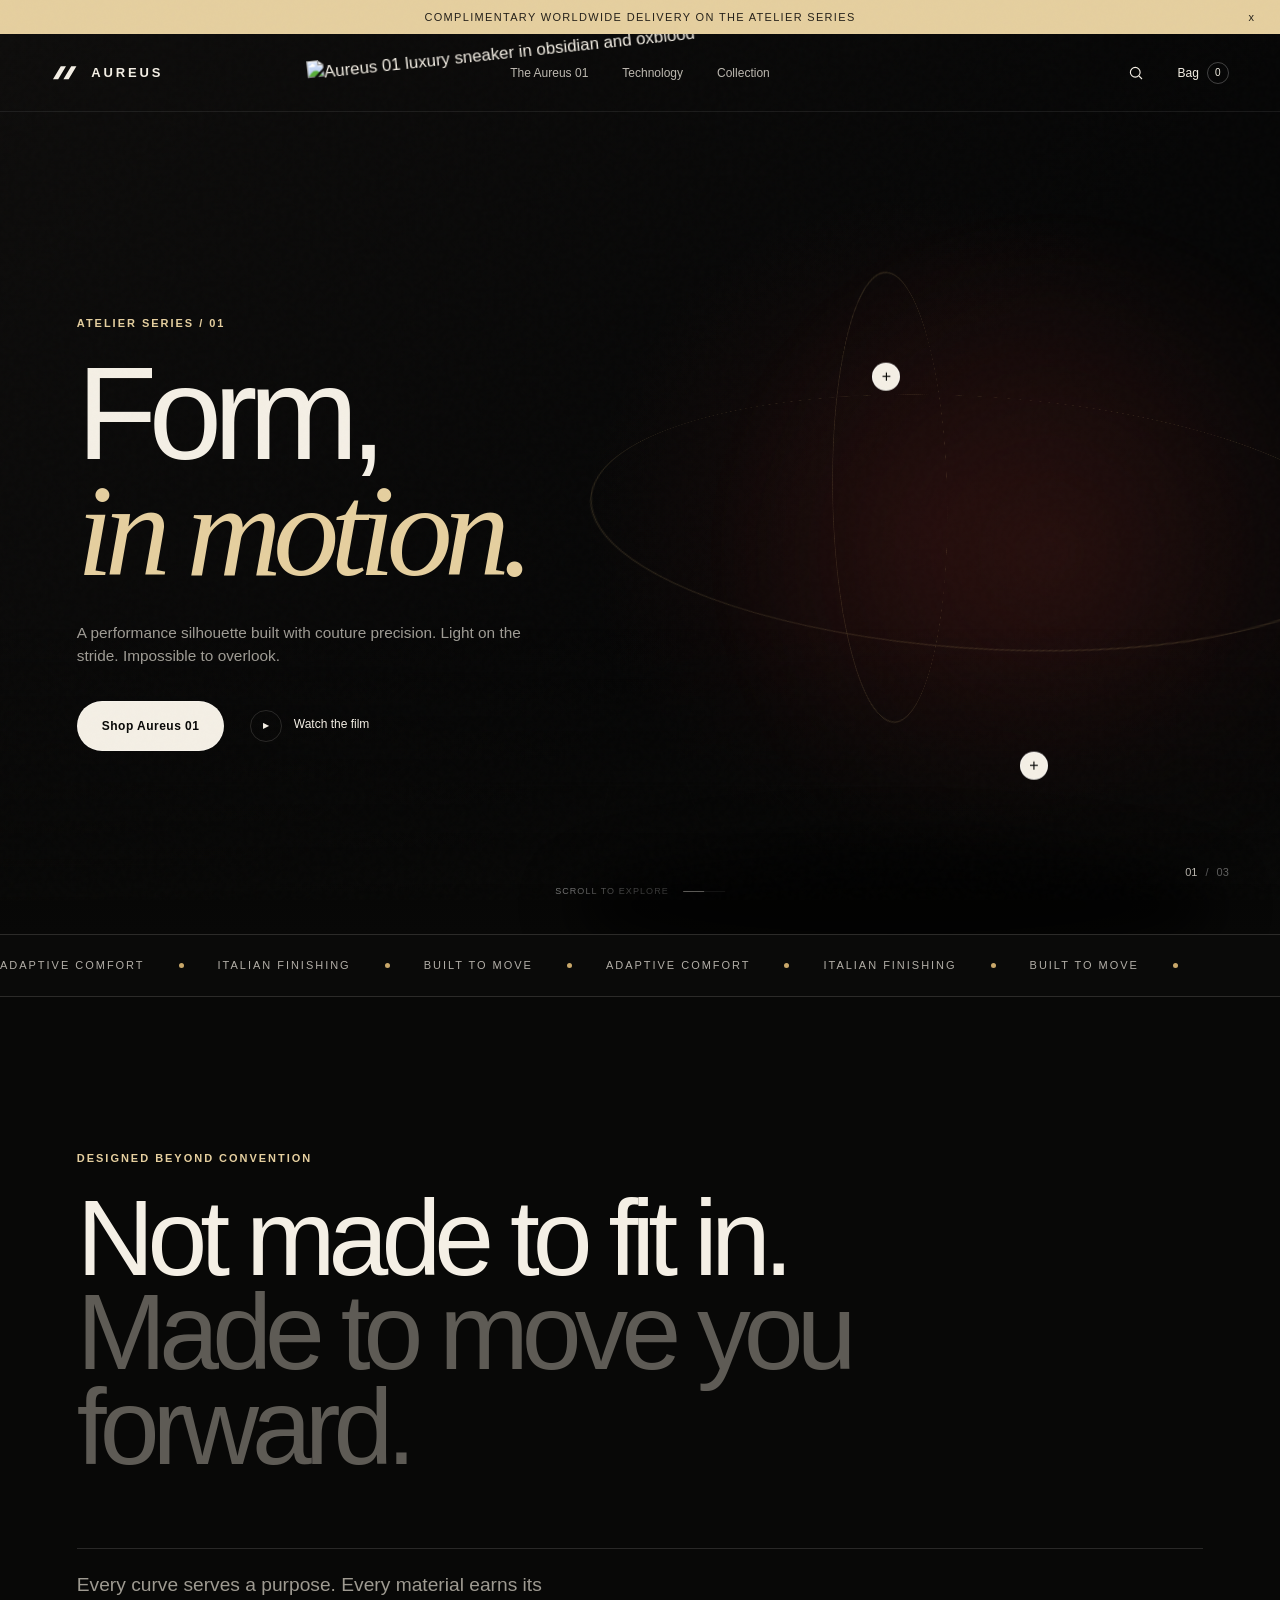
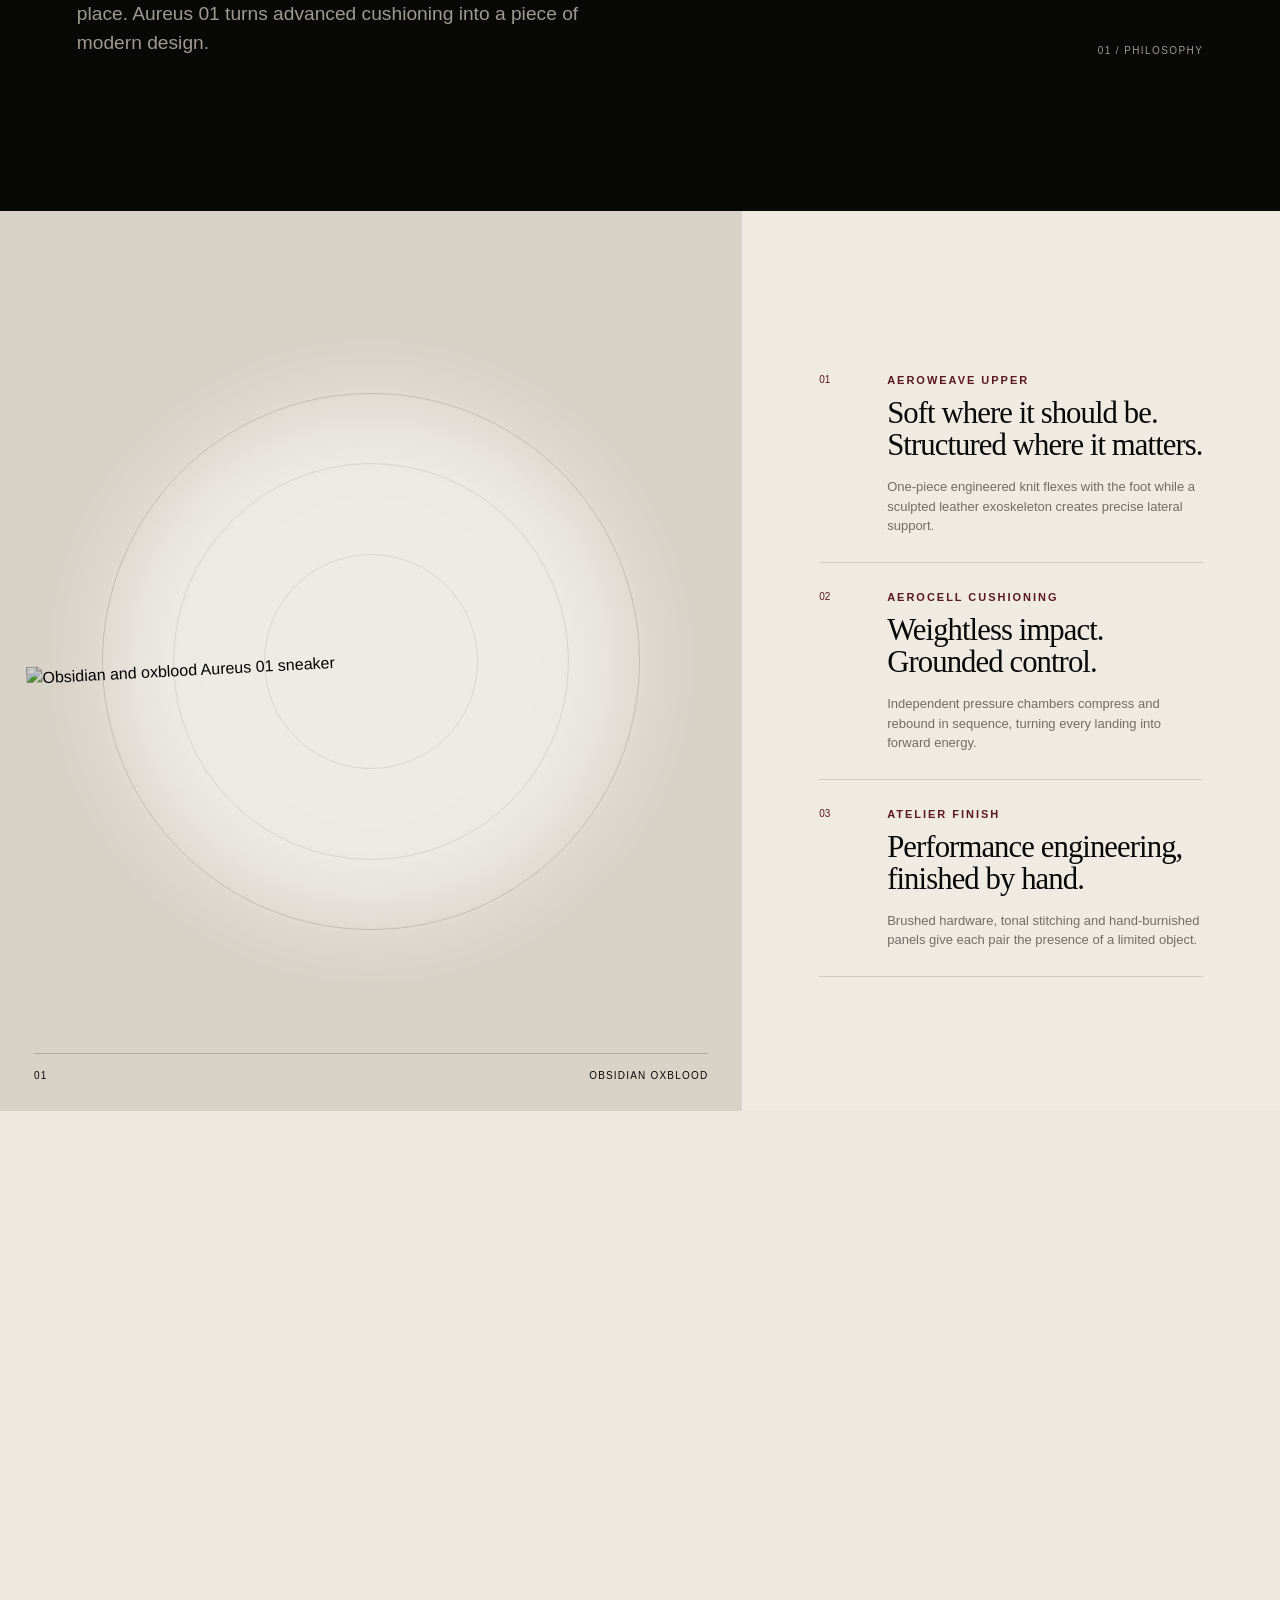
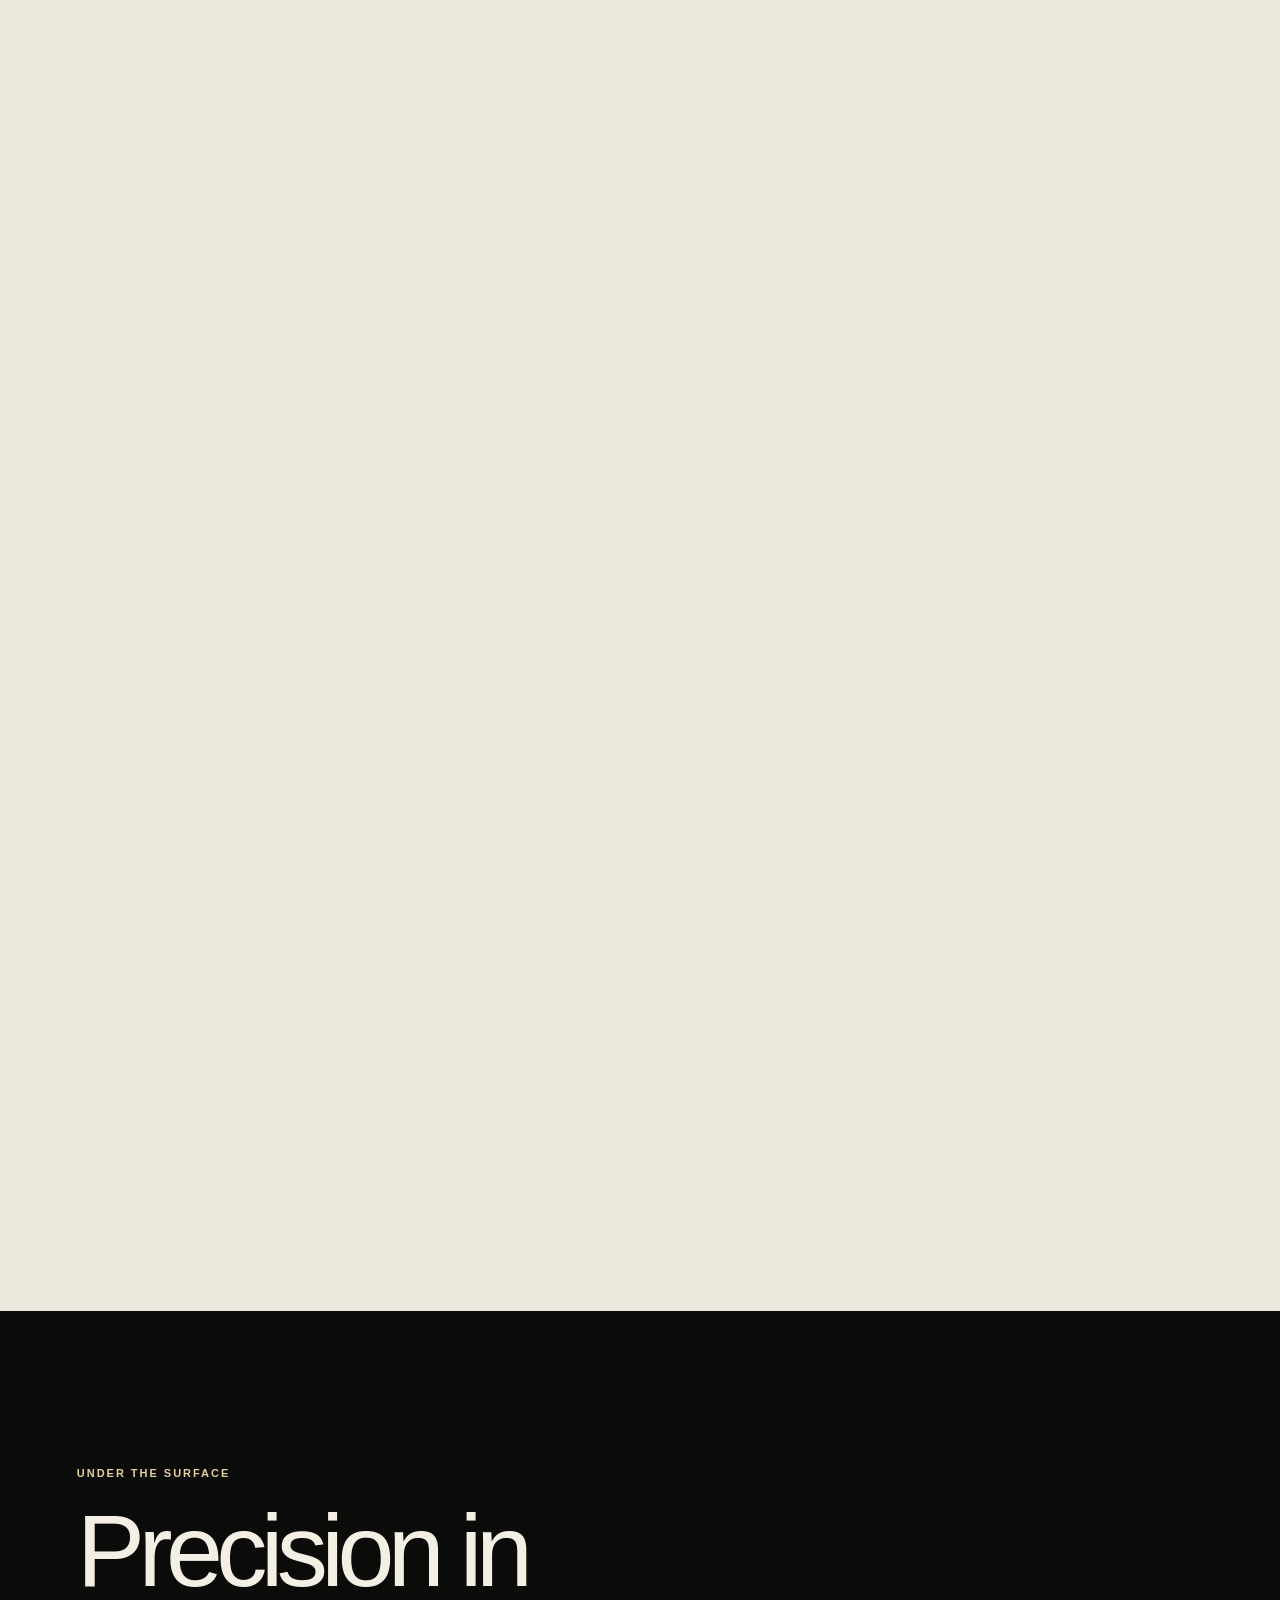
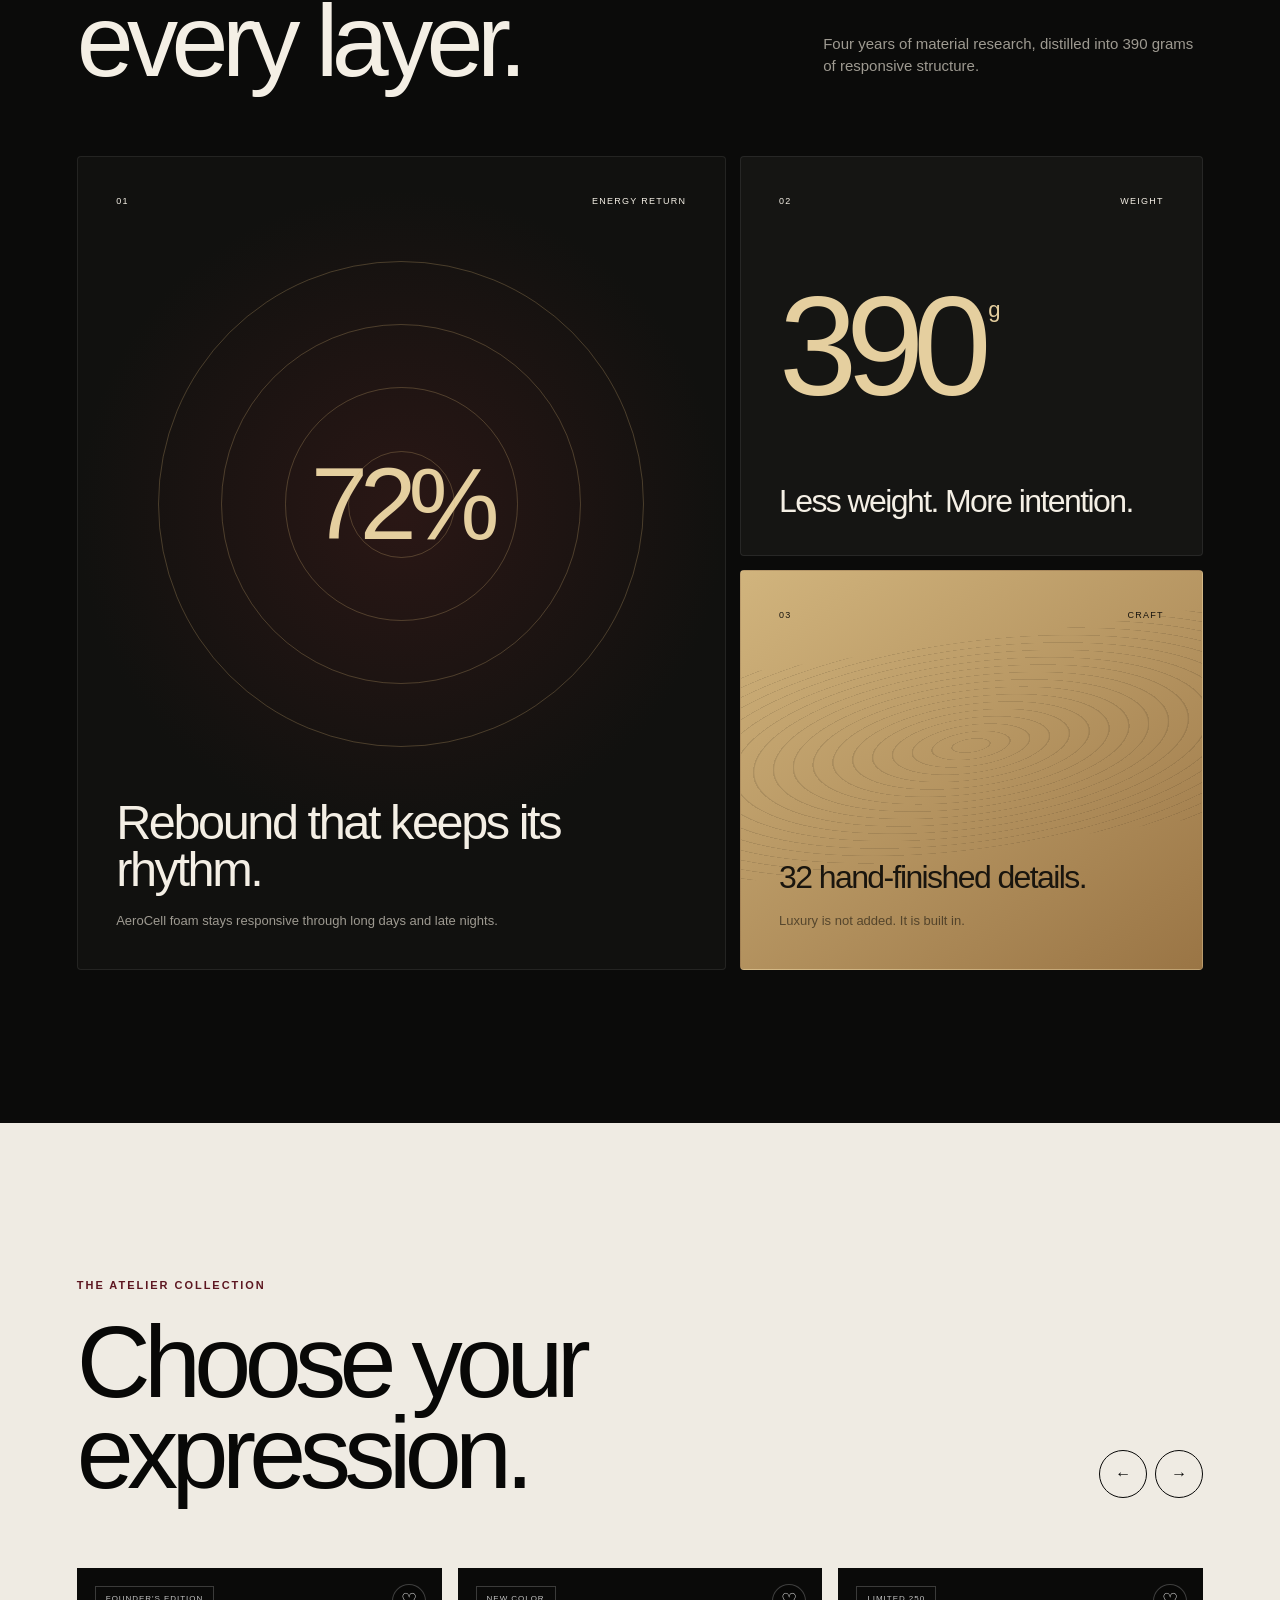
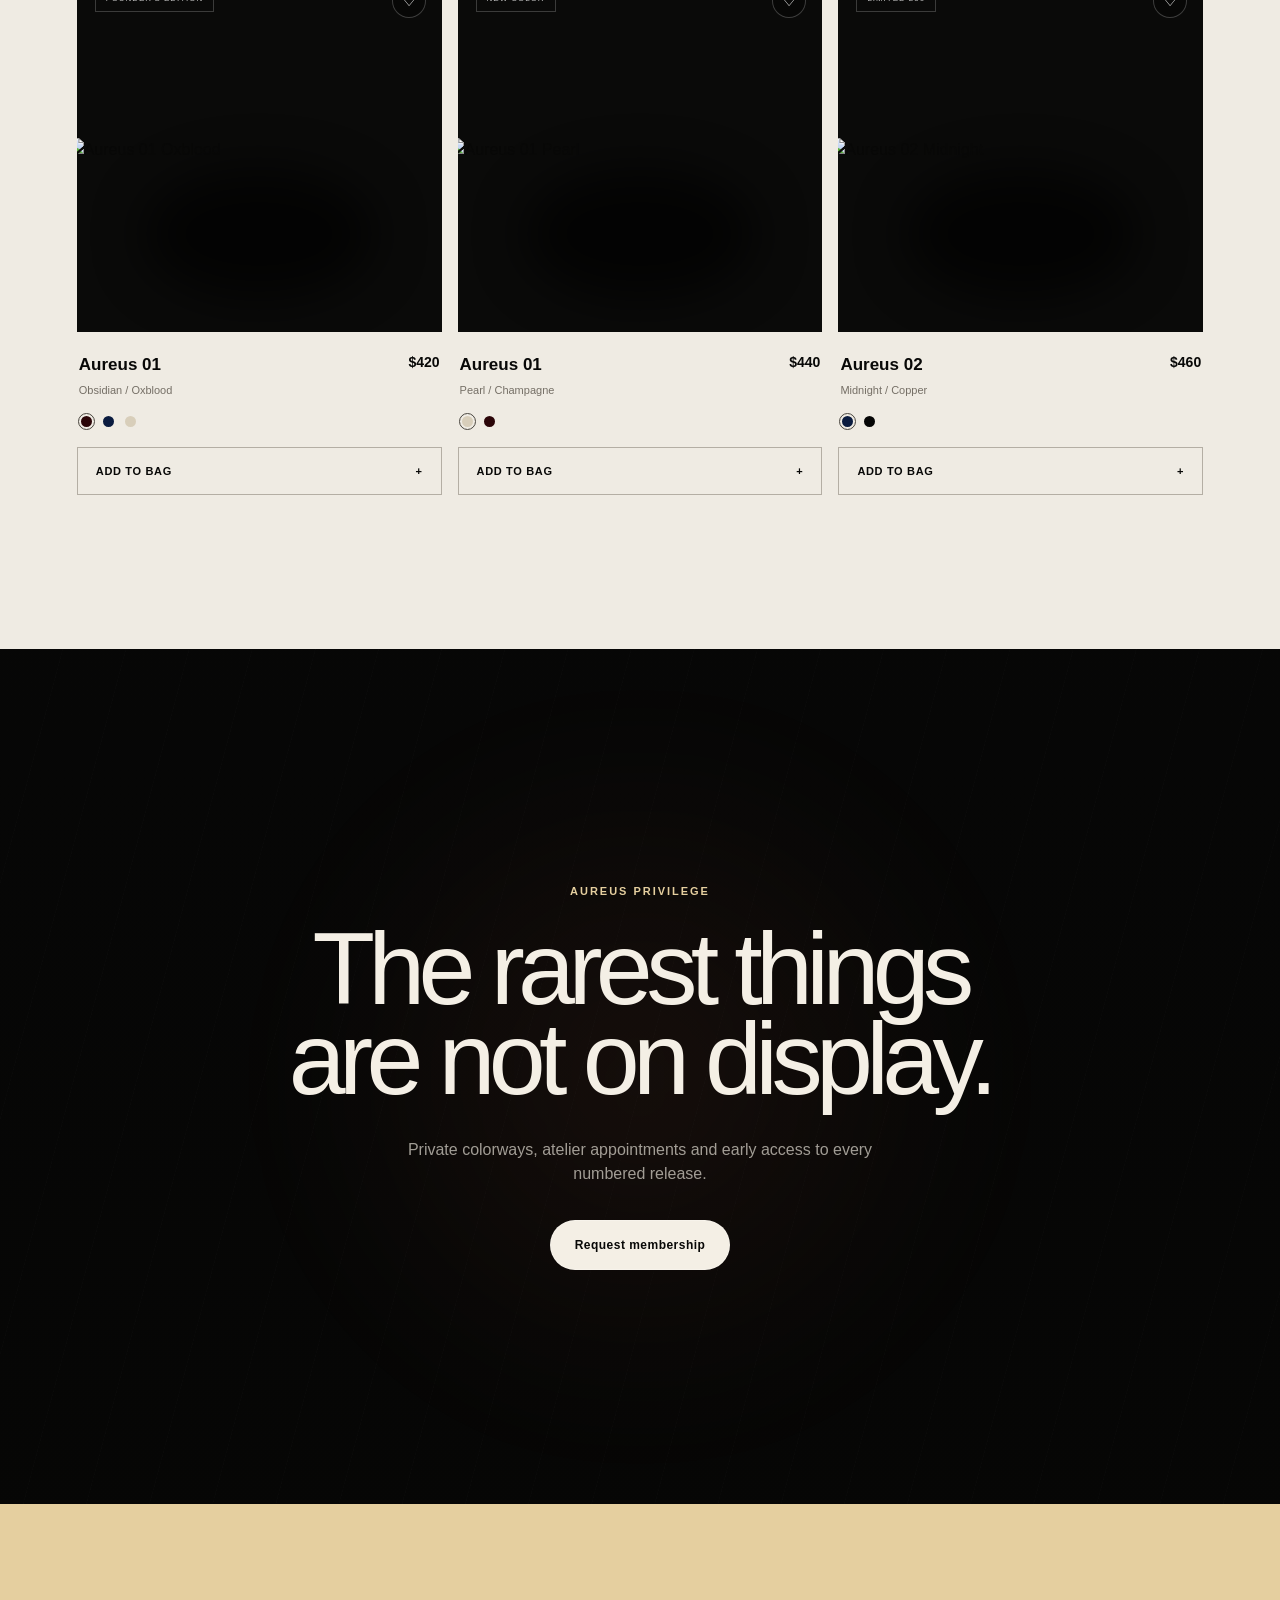
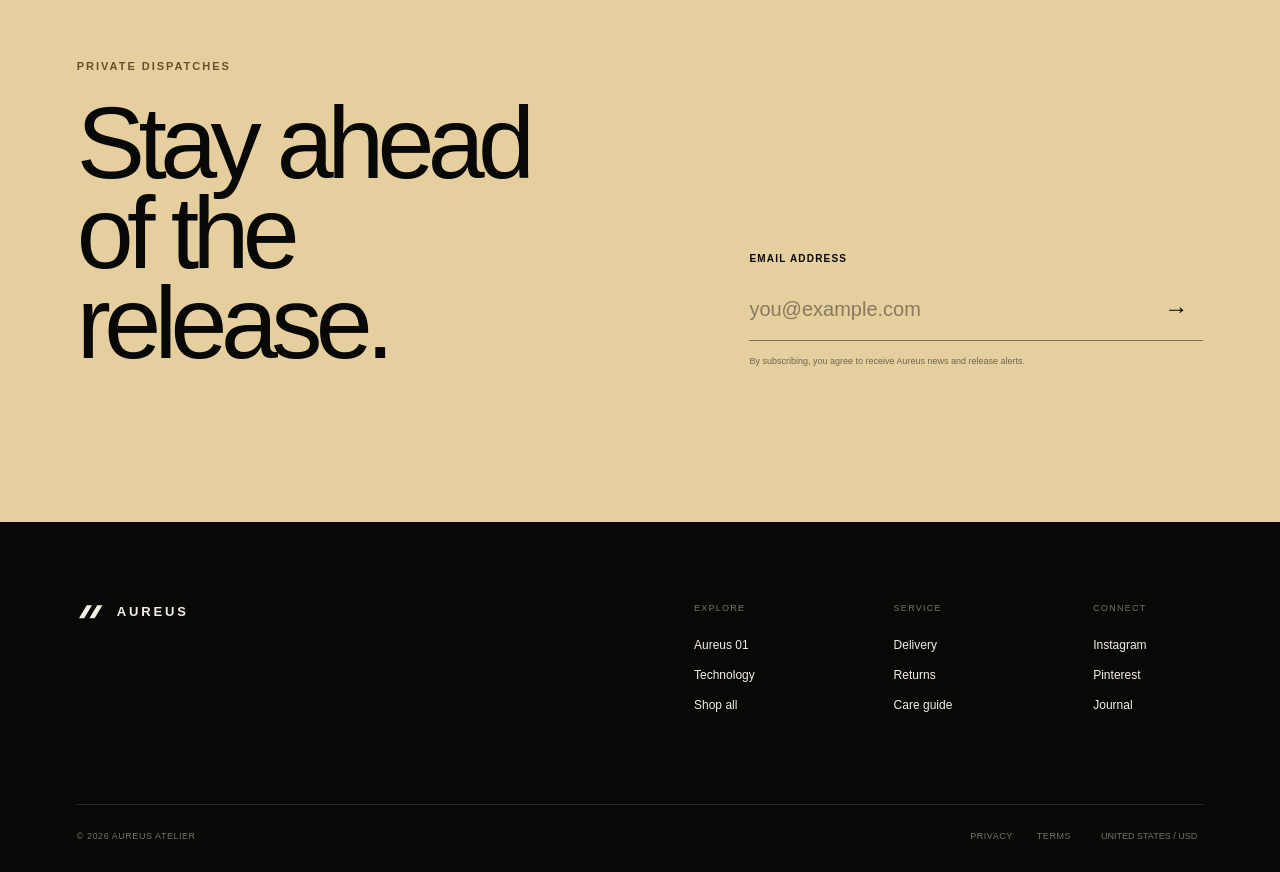
==== index.html @ 8c3ed9b1 "Add files via upload" ====
<!doctype html>
<html lang="en">
<head>
  <meta charset="UTF-8">
  <meta name="viewport" content="width=device-width, initial-scale=1.0">
  <meta name="theme-color" content="#080807">
  <meta name="description" content="Aureus luxury performance footwear. Sculpted for motion, finished like an object of art.">
  <title>Aureus Footwear | Form in Motion</title>
  <link rel="preload" href="assets/aureus-oxblood.webp" as="image" type="image/webp">
  <link rel="stylesheet" href="styles.css">
</head>
<body>
  <div class="noise" aria-hidden="true"></div>
  <div class="cursor-glow" aria-hidden="true"></div>

  <div class="announcement">
    <p>Complimentary worldwide delivery on the Atelier Series</p>
    <button class="announcement-close" aria-label="Dismiss announcement">x</button>
  </div>

  <header class="site-header" id="siteHeader">
    <a class="brand" href="#top" aria-label="Aureus home">
      <svg viewBox="0 0 46 30" aria-hidden="true">
        <path d="M3 25 15 5h8L11 25H3Zm16 0L31 5h8L27 25h-8Z"/>
      </svg>
      <span>AUREUS</span>
    </a>

    <nav class="desktop-nav" aria-label="Primary navigation">
      <a href="#story">The Aureus 01</a>
      <a href="#technology">Technology</a>
      <a href="#collection">Collection</a>
    </nav>

    <div class="header-actions">
      <button class="icon-button search-button" aria-label="Search">
        <svg viewBox="0 0 24 24" aria-hidden="true"><circle cx="11" cy="11" r="6.5"/><path d="m16 16 4 4"/></svg>
      </button>
      <button class="bag-button" aria-label="Open shopping bag">
        <span>Bag</span>
        <span class="bag-count">0</span>
      </button>
      <button class="menu-button" aria-label="Toggle menu" aria-expanded="false">
        <span></span><span></span>
      </button>
    </div>
  </header>

  <main id="top">
    <section class="hero" aria-labelledby="hero-title">
      <div class="hero-aura" aria-hidden="true"></div>
      <div class="hero-grid" aria-hidden="true"></div>

      <div class="hero-copy">
        <p class="eyebrow reveal">Atelier Series / 01</p>
        <h1 id="hero-title" class="reveal">Form,<br><em>in motion.</em></h1>
        <p class="hero-intro reveal">A performance silhouette built with couture precision. Light on the stride. Impossible to overlook.</p>
        <div class="hero-actions reveal">
          <a class="button button-light magnetic" href="#collection">Shop Aureus 01</a>
          <button class="text-link play-film" type="button"><span class="play-icon">&#9654;</span> Watch the film</button>
        </div>
      </div>

      <div class="hero-product" id="heroProduct">
        <div class="orbit orbit-one" aria-hidden="true"></div>
        <div class="orbit orbit-two" aria-hidden="true"></div>
        <div class="shoe-shadow" aria-hidden="true"></div>
        <img src="assets/aureus-oxblood.webp" alt="Aureus 01 luxury sneaker in obsidian and oxblood" width="1536" height="1024">
        <span class="product-pin pin-upper" data-label="AeroWeave upper">+</span>
        <span class="product-pin pin-sole" data-label="AeroCell sole">+</span>
      </div>

      <div class="hero-index" aria-hidden="true">
        <span>01</span><span>/</span><span>03</span>
      </div>
      <div class="scroll-cue">
        <span>Scroll to explore</span>
        <i></i>
      </div>
    </section>

    <section class="marquee" aria-label="Product highlights">
      <div class="marquee-track">
        <span>Adaptive comfort</span><i></i>
        <span>Italian finishing</span><i></i>
        <span>Built to move</span><i></i>
        <span>Adaptive comfort</span><i></i>
        <span>Italian finishing</span><i></i>
        <span>Built to move</span><i></i>
      </div>
    </section>

    <section class="manifesto section-pad">
      <p class="section-label reveal">Designed beyond convention</p>
      <h2 class="manifesto-title reveal">Not made to fit in.<br><span>Made to move you forward.</span></h2>
      <div class="manifesto-meta reveal">
        <p>Every curve serves a purpose. Every material earns its place. Aureus 01 turns advanced cushioning into a piece of modern design.</p>
        <span>01 / Philosophy</span>
      </div>
    </section>

    <section class="story" id="story">
      <div class="story-stage">
        <div class="story-visual" id="storyVisual">
          <div class="story-glow" aria-hidden="true"></div>
          <div class="stage-ring" aria-hidden="true"></div>
          <img class="story-image is-active" src="assets/aureus-oxblood.webp" alt="Obsidian and oxblood Aureus 01 sneaker" data-story-image="0">
          <img class="story-image" src="assets/aureus-pearl.webp" alt="Pearl and graphite Aureus 01 sneaker" data-story-image="1" loading="lazy">
          <img class="story-image" src="assets/aureus-midnight.webp" alt="Midnight navy Aureus 01 sneaker" data-story-image="2" loading="lazy">
          <div class="stage-caption">
            <span id="stageNumber">01</span>
            <p id="stageName">Obsidian Oxblood</p>
          </div>
        </div>

        <div class="story-chapters">
          <article class="chapter is-active" data-chapter="0">
            <span class="chapter-number">01</span>
            <div>
              <p class="eyebrow">AeroWeave upper</p>
              <h3>Soft where it should be. Structured where it matters.</h3>
              <p>One-piece engineered knit flexes with the foot while a sculpted leather exoskeleton creates precise lateral support.</p>
            </div>
          </article>
          <article class="chapter" data-chapter="1">
            <span class="chapter-number">02</span>
            <div>
              <p class="eyebrow">AeroCell cushioning</p>
              <h3>Weightless impact. Grounded control.</h3>
              <p>Independent pressure chambers compress and rebound in sequence, turning every landing into forward energy.</p>
            </div>
          </article>
          <article class="chapter" data-chapter="2">
            <span class="chapter-number">03</span>
            <div>
              <p class="eyebrow">Atelier finish</p>
              <h3>Performance engineering, finished by hand.</h3>
              <p>Brushed hardware, tonal stitching and hand-burnished panels give each pair the presence of a limited object.</p>
            </div>
          </article>
        </div>
      </div>
    </section>

    <section class="technology section-pad" id="technology">
      <div class="section-heading">
        <div>
          <p class="section-label reveal">Under the surface</p>
          <h2 class="reveal">Precision in<br>every layer.</h2>
        </div>
        <p class="heading-copy reveal">Four years of material research, distilled into 390 grams of responsive structure.</p>
      </div>

      <div class="feature-grid">
        <article class="feature-card feature-card-large reveal tilt-card">
          <div class="card-top">
            <span>01</span>
            <span>Energy return</span>
          </div>
          <div class="energy-rings" aria-hidden="true">
            <i></i><i></i><i></i><i></i>
            <b>72%</b>
          </div>
          <div class="card-bottom">
            <h3>Rebound that keeps its rhythm.</h3>
            <p>AeroCell foam stays responsive through long days and late nights.</p>
          </div>
        </article>

        <article class="feature-card reveal tilt-card">
          <div class="card-top">
            <span>02</span>
            <span>Weight</span>
          </div>
          <div class="metric"><strong data-count="390">0</strong><span>g</span></div>
          <div class="card-bottom">
            <h3>Less weight. More intention.</h3>
          </div>
        </article>

        <article class="feature-card feature-card-gold reveal tilt-card">
          <div class="card-top">
            <span>03</span>
            <span>Craft</span>
          </div>
          <div class="craft-lines" aria-hidden="true"></div>
          <div class="card-bottom">
            <h3>32 hand-finished details.</h3>
            <p>Luxury is not added. It is built in.</p>
          </div>
        </article>
      </div>
    </section>

    <section class="collection section-pad" id="collection">
      <div class="section-heading collection-heading">
        <div>
          <p class="section-label reveal">The Atelier collection</p>
          <h2 class="reveal">Choose your<br>expression.</h2>
        </div>
        <div class="collection-controls reveal" role="group" aria-label="Collection carousel controls">
          <button class="round-button product-prev" aria-label="Previous product">&#8592;</button>
          <button class="round-button product-next" aria-label="Next product">&#8594;</button>
        </div>
      </div>

      <div class="product-track">
        <article class="product-card reveal" data-product="Aureus 01 Oxblood" data-price="420" data-image="assets/aureus-oxblood.webp">
          <div class="product-image-wrap">
            <span class="edition-tag">Founder's edition</span>
            <button class="wishlist" aria-label="Add Aureus Oxblood to wishlist">&#9825;</button>
            <img src="assets/aureus-oxblood.webp" alt="Aureus 01 Oxblood" loading="lazy">
          </div>
          <div class="product-info">
            <div>
              <h3>Aureus 01</h3>
              <p>Obsidian / Oxblood</p>
            </div>
            <strong>$420</strong>
          </div>
          <div class="swatches" aria-label="Available colors">
            <button class="swatch is-active" style="--swatch:#2b0508" aria-label="Oxblood"></button>
            <button class="swatch" style="--swatch:#0a1b3f" aria-label="Midnight"></button>
            <button class="swatch" style="--swatch:#d8ceba" aria-label="Pearl"></button>
          </div>
          <button class="add-button magnetic" data-add>Add to bag <span>+</span></button>
        </article>

        <article class="product-card reveal" data-product="Aureus 01 Pearl" data-price="440" data-image="assets/aureus-pearl.webp">
          <div class="product-image-wrap">
            <span class="edition-tag">New color</span>
            <button class="wishlist" aria-label="Add Aureus Pearl to wishlist">&#9825;</button>
            <img src="assets/aureus-pearl.webp" alt="Aureus 01 Pearl" loading="lazy">
          </div>
          <div class="product-info">
            <div>
              <h3>Aureus 01</h3>
              <p>Pearl / Champagne</p>
            </div>
            <strong>$440</strong>
          </div>
          <div class="swatches" aria-label="Available colors">
            <button class="swatch is-active" style="--swatch:#d8ceba" aria-label="Pearl"></button>
            <button class="swatch" style="--swatch:#2b0508" aria-label="Oxblood"></button>
          </div>
          <button class="add-button magnetic" data-add>Add to bag <span>+</span></button>
        </article>

        <article class="product-card reveal" data-product="Aureus 02 Midnight" data-price="460" data-image="assets/aureus-midnight.webp">
          <div class="product-image-wrap">
            <span class="edition-tag">Limited 250</span>
            <button class="wishlist" aria-label="Add Aureus Midnight to wishlist">&#9825;</button>
            <img src="assets/aureus-midnight.webp" alt="Aureus 02 Midnight" loading="lazy">
          </div>
          <div class="product-info">
            <div>
              <h3>Aureus 02</h3>
              <p>Midnight / Copper</p>
            </div>
            <strong>$460</strong>
          </div>
          <div class="swatches" aria-label="Available colors">
            <button class="swatch is-active" style="--swatch:#0a1b3f" aria-label="Midnight"></button>
            <button class="swatch" style="--swatch:#050505" aria-label="Black"></button>
          </div>
          <button class="add-button magnetic" data-add>Add to bag <span>+</span></button>
        </article>
      </div>
    </section>

    <section class="membership">
      <div class="membership-light" aria-hidden="true"></div>
      <p class="section-label reveal">Aureus Privilege</p>
      <h2 class="reveal">The rarest things<br>are not on display.</h2>
      <p class="reveal">Private colorways, atelier appointments and early access to every numbered release.</p>
      <a class="button button-light magnetic reveal" href="#newsletter">Request membership</a>
    </section>

    <section class="newsletter section-pad" id="newsletter">
      <div>
        <p class="section-label">Private dispatches</p>
        <h2>Stay ahead<br>of the release.</h2>
      </div>
      <form class="newsletter-form">
        <label for="email">Email address</label>
        <div>
          <input id="email" name="email" type="email" placeholder="you@example.com" required>
          <button type="submit" aria-label="Join newsletter">&#8594;</button>
        </div>
        <p>By subscribing, you agree to receive Aureus news and release alerts.</p>
      </form>
    </section>
  </main>

  <footer>
    <div class="footer-top">
      <a class="brand footer-brand" href="#top">
        <svg viewBox="0 0 46 30" aria-hidden="true">
          <path d="M3 25 15 5h8L11 25H3Zm16 0L31 5h8L27 25h-8Z"/>
        </svg>
        <span>AUREUS</span>
      </a>
      <div class="footer-links">
        <div><span>Explore</span><a href="#story">Aureus 01</a><a href="#technology">Technology</a><a href="#collection">Shop all</a></div>
        <div><span>Service</span><a href="#">Delivery</a><a href="#">Returns</a><a href="#">Care guide</a></div>
        <div><span>Connect</span><a href="#">Instagram</a><a href="#">Pinterest</a><a href="#">Journal</a></div>
      </div>
    </div>
    <div class="footer-bottom">
      <span>&copy; 2026 Aureus Atelier</span>
      <div><a href="#">Privacy</a><a href="#">Terms</a><button class="region-button">United States / USD</button></div>
    </div>
  </footer>

  <aside class="cart-drawer" aria-hidden="true" aria-label="Shopping bag">
    <div class="cart-header">
      <div><p class="eyebrow">Your selection</p><h2>Bag <span class="drawer-count">(0)</span></h2></div>
      <button class="cart-close round-button" aria-label="Close bag">x</button>
    </div>
    <div class="cart-items">
      <div class="empty-cart">
        <p>Your bag is currently empty.</p>
        <a href="#collection" class="text-link close-and-shop">Explore the collection &#8594;</a>
      </div>
    </div>
    <div class="cart-footer">
      <div><span>Subtotal</span><strong class="cart-total">$0</strong></div>
      <button class="button button-light checkout-button" disabled>Secure checkout</button>
      <p>Taxes and delivery calculated at checkout.</p>
    </div>
  </aside>
  <div class="drawer-overlay" hidden></div>

  <div class="film-modal" aria-hidden="true">
    <button class="film-close round-button" aria-label="Close film">x</button>
    <div class="film-visual">
      <img src="assets/aureus-oxblood.webp" alt="">
      <div class="film-copy"><span>Aureus Atelier presents</span><strong>Form in Motion</strong><p>Campaign film / 00:30</p></div>
    </div>
  </div>

  <div class="toast" role="status" aria-live="polite">Added to your bag.</div>
  <script src="script.js"></script>
</body>
</html>
---- styles.css ----
:root {
  --ink: #080807;
  --ink-soft: #10100f;
  --panel: #151412;
  --panel-light: #ede8de;
  --ivory: #f4efe5;
  --muted: #9e9a91;
  --gold: #c9a86a;
  --gold-light: #e5cf9f;
  --oxblood: #5d1721;
  --line: rgba(244, 239, 229, .14);
  --ease: cubic-bezier(.2, .75, .2, 1);
}

* {
  box-sizing: border-box;
}

html {
  scroll-behavior: smooth;
  background: var(--ink);
}

body {
  margin: 0;
  color: var(--ivory);
  background: var(--ink);
  font-family: Arial, Helvetica, sans-serif;
  font-size: 16px;
  line-height: 1.5;
  overflow-x: hidden;
}

body.drawer-open,
body.modal-open {
  overflow: hidden;
}

button,
input {
  font: inherit;
}

button,
a {
  -webkit-tap-highlight-color: transparent;
}

button {
  color: inherit;
}

a {
  color: inherit;
  text-decoration: none;
}

img {
  display: block;
  max-width: 100%;
}

.noise {
  position: fixed;
  inset: 0;
  z-index: 100;
  opacity: .022;
  pointer-events: none;
  background-image: url("data:image/svg+xml,%3Csvg viewBox='0 0 180 180' xmlns='http://www.w3.org/2000/svg'%3E%3Cfilter id='n'%3E%3CfeTurbulence type='fractalNoise' baseFrequency='.9' numOctaves='4' stitchTiles='stitch'/%3E%3C/filter%3E%3Crect width='100%25' height='100%25' filter='url(%23n)' opacity='.8'/%3E%3C/svg%3E");
}

.cursor-glow {
  position: fixed;
  width: 380px;
  height: 380px;
  left: 0;
  top: 0;
  z-index: 0;
  border-radius: 50%;
  pointer-events: none;
  opacity: .28;
  background: radial-gradient(circle, rgba(146, 78, 48, .26), transparent 67%);
  transform: translate3d(-50%, -50%, 0);
  transition: opacity .3s ease;
}

.announcement {
  position: relative;
  z-index: 30;
  min-height: 34px;
  display: flex;
  align-items: center;
  justify-content: center;
  padding: 6px 44px;
  color: #25211a;
  background: var(--gold-light);
  font-size: 11px;
  letter-spacing: .12em;
  text-transform: uppercase;
}

.announcement p {
  margin: 0;
}

.announcement-close {
  position: absolute;
  right: 20px;
  border: 0;
  background: transparent;
  cursor: pointer;
}

.site-header {
  position: absolute;
  top: 34px;
  left: 0;
  right: 0;
  z-index: 25;
  height: 78px;
  display: grid;
  grid-template-columns: 1fr auto 1fr;
  align-items: center;
  padding: 0 clamp(22px, 4vw, 72px);
  border-bottom: 1px solid rgba(255,255,255,.08);
  transition: height .4s var(--ease), background .4s ease, transform .4s var(--ease), border-color .4s ease;
}

.site-header.is-fixed {
  position: fixed;
  top: 0;
  height: 64px;
  background: rgba(8, 8, 7, .82);
  border-color: rgba(255,255,255,.1);
  backdrop-filter: blur(18px);
}

.site-header.is-hidden {
  transform: translateY(-100%);
}

.brand {
  width: fit-content;
  display: inline-flex;
  align-items: center;
  gap: 10px;
  font-size: 13px;
  font-weight: 700;
  letter-spacing: .22em;
}

.brand svg {
  width: 30px;
  fill: currentColor;
}

.desktop-nav {
  display: flex;
  align-items: center;
  gap: 34px;
  font-size: 12px;
}

.desktop-nav a {
  position: relative;
  color: rgba(244,239,229,.76);
  transition: color .2s ease;
}

.desktop-nav a::after {
  content: "";
  position: absolute;
  left: 0;
  right: 100%;
  bottom: -8px;
  height: 1px;
  background: var(--gold-light);
  transition: right .35s var(--ease);
}

.desktop-nav a:hover {
  color: var(--ivory);
}

.desktop-nav a:hover::after {
  right: 0;
}

.header-actions {
  justify-self: end;
  display: flex;
  align-items: center;
  gap: 10px;
}

.icon-button,
.bag-button,
.menu-button {
  border: 0;
  background: transparent;
  cursor: pointer;
}

.icon-button {
  width: 38px;
  height: 38px;
  display: grid;
  place-items: center;
}

.icon-button svg {
  width: 18px;
  fill: none;
  stroke: currentColor;
  stroke-width: 1.5;
}

.bag-button {
  display: flex;
  align-items: center;
  gap: 8px;
  padding: 8px 0 8px 12px;
  font-size: 12px;
}

.bag-count {
  min-width: 22px;
  height: 22px;
  display: grid;
  place-items: center;
  border: 1px solid rgba(255,255,255,.24);
  border-radius: 50%;
  font-size: 10px;
}

.menu-button {
  display: none;
  width: 38px;
  height: 38px;
  padding: 11px 8px;
}

.menu-button span {
  display: block;
  width: 22px;
  height: 1px;
  margin: 5px 0;
  background: currentColor;
  transition: transform .3s ease;
}

.hero {
  position: relative;
  min-height: max(760px, 100svh);
  display: flex;
  align-items: center;
  isolation: isolate;
  overflow: hidden;
  padding: 130px clamp(22px, 6vw, 110px) 72px;
  background:
    radial-gradient(circle at 72% 55%, rgba(79, 25, 22, .25), transparent 32%),
    linear-gradient(135deg, #0e0d0c 0%, #060606 60%);
}

.hero::after {
  content: "";
  position: absolute;
  inset: auto 0 0;
  z-index: -1;
  height: 34%;
  background: linear-gradient(transparent, #080807);
}

.hero-aura {
  position: absolute;
  width: 60vw;
  aspect-ratio: 1;
  right: -12vw;
  top: 15%;
  z-index: -2;
  border-radius: 50%;
  opacity: .85;
  filter: blur(10px);
  background: radial-gradient(circle at center, rgba(128, 43, 37, .22), transparent 64%);
  animation: breathe 6s ease-in-out infinite;
}

.hero-grid {
  position: absolute;
  inset: 0;
  z-index: -2;
  opacity: .12;
  background-image:
    linear-gradient(rgba(255,255,255,.08) 1px, transparent 1px),
    linear-gradient(90deg, rgba(255,255,255,.08) 1px, transparent 1px);
  background-size: 100px 100px;
  mask-image: linear-gradient(90deg, transparent, #000 70%, transparent);
  transform: perspective(600px) rotateX(64deg) scale(1.6) translateY(30%);
  transform-origin: bottom;
}

.hero-copy {
  position: relative;
  z-index: 4;
  width: min(690px, 52vw);
  padding-top: 40px;
}

.eyebrow,
.section-label {
  margin: 0 0 24px;
  color: var(--gold-light);
  font-size: 11px;
  font-weight: 700;
  letter-spacing: .18em;
  text-transform: uppercase;
}

.hero h1,
.manifesto h2,
.section-heading h2,
.membership h2,
.newsletter h2 {
  margin: 0;
  font-weight: 400;
  letter-spacing: -.065em;
  line-height: .88;
}

.hero h1 {
  font-size: clamp(68px, 10.3vw, 176px);
}

.hero h1 em {
  color: var(--gold-light);
  font-family: Georgia, "Times New Roman", serif;
  font-weight: 400;
}

.hero-intro {
  width: min(460px, 90%);
  margin: 32px 0 0;
  color: rgba(244,239,229,.64);
  font-size: clamp(15px, 1.2vw, 18px);
}

.hero-actions {
  display: flex;
  align-items: center;
  gap: 26px;
  margin-top: 34px;
}

.button {
  min-height: 50px;
  display: inline-flex;
  align-items: center;
  justify-content: center;
  padding: 0 24px;
  border: 1px solid rgba(255,255,255,.24);
  border-radius: 100px;
  cursor: pointer;
  font-size: 12px;
  font-weight: 700;
  letter-spacing: .04em;
  transition: transform .3s var(--ease), background .3s ease, color .3s ease;
}

.button-light {
  color: var(--ink);
  background: var(--ivory);
}

.button-light:hover {
  background: var(--gold-light);
  transform: translateY(-2px);
}

.text-link {
  border: 0;
  padding: 0;
  color: var(--ivory);
  background: transparent;
  cursor: pointer;
  font-size: 12px;
}

.play-icon {
  display: inline-grid;
  width: 32px;
  height: 32px;
  margin-right: 8px;
  place-items: center;
  border: 1px solid var(--line);
  border-radius: 50%;
  font-size: 8px;
}

.hero-product {
  position: absolute;
  width: min(72vw, 1100px);
  right: -2vw;
  top: 49%;
  z-index: 2;
  transform: translateY(-43%);
  transform-style: preserve-3d;
  perspective: 1200px;
  will-change: transform;
}

.hero-product img {
  position: relative;
  z-index: 2;
  width: 100%;
  filter: drop-shadow(0 45px 45px rgba(0,0,0,.7));
  transform: rotate(-6deg) translateZ(30px);
  animation: shoeFloat 5.5s ease-in-out infinite;
  will-change: transform;
}

.shoe-shadow {
  position: absolute;
  left: 20%;
  right: 9%;
  bottom: 9%;
  height: 12%;
  z-index: 1;
  border-radius: 50%;
  opacity: .7;
  filter: blur(26px);
  background: #000;
  animation: shadowFloat 5.5s ease-in-out infinite;
}

.orbit {
  position: absolute;
  z-index: 0;
  border: 1px solid rgba(215, 181, 116, .18);
  border-radius: 50%;
}

.orbit-one {
  width: 72%;
  aspect-ratio: 1;
  right: 3%;
  top: 9%;
  transform: rotateX(65deg) rotateZ(-18deg);
  animation: orbitSpin 18s linear infinite;
}

.orbit-two {
  width: 46%;
  aspect-ratio: 1;
  right: 20%;
  top: 25%;
  transform: rotateY(70deg) rotateZ(28deg);
  animation: orbitSpin 12s linear infinite reverse;
}

.product-pin {
  position: absolute;
  z-index: 5;
  width: 28px;
  height: 28px;
  display: grid;
  place-items: center;
  border: 1px solid rgba(255,255,255,.5);
  border-radius: 50%;
  color: var(--ink);
  background: var(--ivory);
  cursor: help;
  font-size: 16px;
  box-shadow: 0 0 0 0 rgba(244,239,229,.3);
  animation: pinPulse 2.5s infinite;
}

.product-pin::after {
  content: attr(data-label);
  position: absolute;
  left: 38px;
  width: max-content;
  padding: 8px 11px;
  border: 1px solid var(--line);
  border-radius: 4px;
  color: var(--ivory);
  background: rgba(10,10,9,.9);
  opacity: 0;
  pointer-events: none;
  font-size: 10px;
  letter-spacing: .08em;
  text-transform: uppercase;
  transform: translateX(-8px);
  transition: opacity .25s ease, transform .25s ease;
}

.product-pin:hover::after {
  opacity: 1;
  transform: none;
}

.pin-upper {
  left: 53%;
  top: 32%;
}

.pin-sole {
  left: 69%;
  top: 70%;
}

.hero-index {
  position: absolute;
  right: clamp(22px, 4vw, 72px);
  bottom: 54px;
  display: flex;
  gap: 8px;
  color: rgba(255,255,255,.4);
  font-size: 11px;
}

.hero-index span:first-child {
  color: var(--ivory);
}

.scroll-cue {
  position: absolute;
  left: 50%;
  bottom: 36px;
  display: flex;
  align-items: center;
  gap: 14px;
  color: rgba(255,255,255,.5);
  font-size: 9px;
  letter-spacing: .12em;
  text-transform: uppercase;
  transform: translateX(-50%);
}

.scroll-cue i {
  position: relative;
  width: 42px;
  height: 1px;
  overflow: hidden;
  background: rgba(255,255,255,.18);
}

.scroll-cue i::after {
  content: "";
  position: absolute;
  width: 50%;
  height: 100%;
  background: var(--ivory);
  animation: scrollLine 2s ease-in-out infinite;
}

.marquee {
  position: relative;
  z-index: 3;
  overflow: hidden;
  padding: 22px 0;
  border-top: 1px solid var(--line);
  border-bottom: 1px solid var(--line);
  background: #0a0a09;
}

.marquee-track {
  width: max-content;
  display: flex;
  align-items: center;
  gap: 34px;
  color: rgba(244,239,229,.72);
  animation: marquee 24s linear infinite;
}

.marquee span {
  font-size: 11px;
  letter-spacing: .18em;
  text-transform: uppercase;
}

.marquee i {
  width: 5px;
  height: 5px;
  border-radius: 50%;
  background: var(--gold);
}

.section-pad {
  padding: clamp(90px, 12vw, 190px) clamp(22px, 6vw, 110px);
}

.manifesto {
  position: relative;
}

.manifesto-title {
  max-width: 1260px;
  font-size: clamp(52px, 8.4vw, 142px);
}

.manifesto-title span {
  color: #5e5b55;
}

.manifesto-meta {
  max-width: 1260px;
  display: flex;
  align-items: flex-end;
  justify-content: space-between;
  margin-top: 74px;
  padding-top: 22px;
  border-top: 1px solid var(--line);
  color: var(--muted);
}

.manifesto-meta p {
  width: min(510px, 60%);
  margin: 0;
  font-size: clamp(16px, 1.5vw, 22px);
}

.manifesto-meta span {
  font-size: 10px;
  letter-spacing: .14em;
  text-transform: uppercase;
}

.story {
  min-height: 300vh;
  background: var(--panel-light);
}

.story-stage {
  position: sticky;
  top: 0;
  min-height: 100svh;
  display: grid;
  grid-template-columns: 58% 42%;
  overflow: hidden;
  color: var(--ink);
}

.story-visual {
  position: relative;
  min-height: 100svh;
  display: grid;
  place-items: center;
  overflow: hidden;
  background: #d8d2c7;
}

.story-glow {
  position: absolute;
  width: 70%;
  aspect-ratio: 1;
  border-radius: 50%;
  filter: blur(40px);
  background: rgba(255,255,255,.55);
}

.stage-ring {
  position: absolute;
  width: min(42vw, 630px);
  aspect-ratio: 1;
  border: 1px solid rgba(30,25,20,.15);
  border-radius: 50%;
  animation: orbitSpin 25s linear infinite;
}

.stage-ring::before,
.stage-ring::after {
  content: "";
  position: absolute;
  inset: 13%;
  border: 1px solid rgba(30,25,20,.1);
  border-radius: 50%;
}

.stage-ring::after {
  inset: 30%;
}

.story-image {
  position: absolute;
  z-index: 2;
  width: min(54vw, 860px);
  opacity: 0;
  mix-blend-mode: multiply;
  filter: contrast(1.05);
  transform: translateY(30px) scale(.92) rotate(-5deg);
  transition: opacity .8s ease, transform 1s var(--ease);
}

.story-image.is-active {
  opacity: 1;
  transform: translateY(0) scale(1) rotate(-3deg);
}

.stage-caption {
  position: absolute;
  left: 34px;
  right: 34px;
  bottom: 28px;
  z-index: 4;
  display: flex;
  justify-content: space-between;
  padding-top: 14px;
  border-top: 1px solid rgba(30,25,20,.22);
  font-size: 10px;
  letter-spacing: .12em;
  text-transform: uppercase;
}

.stage-caption p {
  margin: 0;
}

.story-chapters {
  height: 100svh;
  display: flex;
  flex-direction: column;
  justify-content: center;
  padding: clamp(40px, 6vw, 100px);
  background: #efebe3;
}

.chapter {
  display: grid;
  grid-template-columns: 44px 1fr;
  gap: 24px;
  padding: 26px 0;
  border-bottom: 1px solid rgba(20,18,15,.14);
  opacity: .28;
  transition: opacity .5s ease;
}

.chapter.is-active {
  opacity: 1;
}

.chapter-number {
  color: var(--oxblood);
  font-size: 10px;
}

.chapter .eyebrow {
  margin-bottom: 10px;
  color: var(--oxblood);
}

.chapter h3 {
  margin: 0;
  font-family: Georgia, "Times New Roman", serif;
  font-size: clamp(24px, 2.4vw, 42px);
  font-weight: 400;
  letter-spacing: -.03em;
  line-height: 1.04;
}

.chapter p:last-child {
  max-width: 480px;
  margin: 15px 0 0;
  color: #716c64;
  font-size: 13px;
}

.technology {
  position: relative;
  background: #0b0b0a;
}

.section-heading {
  display: flex;
  align-items: flex-end;
  justify-content: space-between;
  gap: 40px;
  margin-bottom: 70px;
}

.section-heading h2,
.membership h2,
.newsletter h2 {
  font-size: clamp(60px, 8vw, 130px);
}

.heading-copy {
  max-width: 380px;
  margin: 0 0 8px;
  color: var(--muted);
  font-size: 15px;
}

.feature-grid {
  display: grid;
  grid-template-columns: 1.4fr 1fr;
  gap: 14px;
}

.feature-card {
  position: relative;
  min-height: 400px;
  display: flex;
  flex-direction: column;
  justify-content: space-between;
  overflow: hidden;
  padding: clamp(24px, 3vw, 44px);
  border: 1px solid rgba(255,255,255,.08);
  border-radius: 4px;
  background: #151513;
  transform-style: preserve-3d;
  transition: border-color .3s ease;
}

.feature-card:hover {
  border-color: rgba(226,198,143,.38);
}

.feature-card-large {
  grid-row: span 2;
  min-height: 814px;
  background: radial-gradient(circle at 50% 44%, #2a1715, #11110f 58%);
}

.feature-card-gold {
  color: #19150e;
  background: linear-gradient(145deg, #d1b47d, #9a7545);
}

.card-top {
  position: relative;
  z-index: 2;
  display: flex;
  justify-content: space-between;
  font-size: 9px;
  letter-spacing: .14em;
  text-transform: uppercase;
}

.card-bottom {
  position: relative;
  z-index: 2;
}

.card-bottom h3 {
  max-width: 620px;
  margin: 0;
  font-size: clamp(30px, 3.8vw, 66px);
  font-weight: 400;
  letter-spacing: -.05em;
  line-height: .96;
}

.feature-card:not(.feature-card-large) .card-bottom h3 {
  font-size: clamp(26px, 2.5vw, 42px);
}

.card-bottom p {
  max-width: 420px;
  margin: 18px 0 0;
  color: var(--muted);
  font-size: 13px;
}

.feature-card-gold .card-bottom p {
  color: rgba(25,21,14,.6);
}

.energy-rings {
  position: relative;
  width: min(38vw, 510px);
  aspect-ratio: 1;
  display: grid;
  place-items: center;
  margin: auto;
}

.energy-rings i {
  position: absolute;
  inset: 0;
  border: 1px solid rgba(221,185,120,.26);
  border-radius: 50%;
  animation: ringPulse 3s ease-in-out infinite;
}

.energy-rings i:nth-child(2) {
  inset: 13%;
  animation-delay: -.7s;
}

.energy-rings i:nth-child(3) {
  inset: 26%;
  animation-delay: -1.4s;
}

.energy-rings i:nth-child(4) {
  inset: 39%;
  animation-delay: -2.1s;
}

.energy-rings b {
  color: var(--gold-light);
  font-size: clamp(64px, 8vw, 120px);
  font-weight: 400;
  letter-spacing: -.08em;
}

.metric {
  display: flex;
  align-items: flex-start;
  margin: auto 0;
  color: var(--gold-light);
}

.metric strong {
  font-size: clamp(100px, 11vw, 170px);
  font-weight: 400;
  letter-spacing: -.08em;
  line-height: .8;
}

.metric span {
  margin: 2px 0 0 8px;
  font-size: 22px;
}

.craft-lines {
  position: absolute;
  inset: 18% -15% auto;
  height: 52%;
  opacity: .65;
  background: repeating-radial-gradient(ellipse at center, transparent 0 18px, rgba(40,30,16,.2) 19px 20px);
  transform: rotate(-8deg);
}

.collection {
  color: var(--ink);
  background: #efebe3;
  overflow: hidden;
}

.collection .section-label {
  color: var(--oxblood);
}

.collection-controls {
  display: flex;
  gap: 8px;
}

.round-button {
  width: 48px;
  height: 48px;
  display: inline-grid;
  place-items: center;
  border: 1px solid currentColor;
  border-radius: 50%;
  color: inherit;
  background: transparent;
  cursor: pointer;
  transition: color .25s ease, background .25s ease, transform .25s ease;
}

.round-button:hover {
  color: var(--ivory);
  background: var(--ink);
  transform: scale(1.04);
}

.product-track {
  display: grid;
  grid-template-columns: repeat(3, minmax(330px, 1fr));
  gap: 16px;
}

.product-card {
  min-width: 0;
}

.product-image-wrap {
  position: relative;
  aspect-ratio: 1;
  display: grid;
  place-items: center;
  overflow: hidden;
  background: #0a0a09;
}

.product-image-wrap::after {
  content: "";
  position: absolute;
  inset: 55% 18% 9%;
  border-radius: 50%;
  background: rgba(0,0,0,.65);
  filter: blur(24px);
}

.product-image-wrap img {
  position: relative;
  z-index: 2;
  width: 105%;
  max-width: none;
  transition: transform .8s var(--ease), filter .5s ease;
}

.product-card:hover .product-image-wrap img {
  transform: scale(1.07) rotate(-3deg);
  filter: brightness(1.08);
}

.edition-tag {
  position: absolute;
  left: 18px;
  top: 18px;
  z-index: 4;
  padding: 6px 10px;
  border: 1px solid rgba(255,255,255,.2);
  color: rgba(255,255,255,.76);
  font-size: 8px;
  letter-spacing: .12em;
  text-transform: uppercase;
}

.wishlist {
  position: absolute;
  right: 16px;
  top: 16px;
  z-index: 4;
  width: 34px;
  height: 34px;
  border: 1px solid rgba(255,255,255,.22);
  border-radius: 50%;
  color: white;
  background: rgba(0,0,0,.25);
  cursor: pointer;
  font-size: 18px;
}

.wishlist.is-active {
  color: var(--gold-light);
  background: var(--oxblood);
}

.product-info {
  display: flex;
  justify-content: space-between;
  gap: 20px;
  padding: 20px 2px 12px;
}

.product-info h3 {
  margin: 0;
  font-size: 17px;
}

.product-info p {
  margin: 4px 0 0;
  color: #756f66;
  font-size: 11px;
}

.product-info strong {
  font-size: 14px;
}

.swatches {
  display: flex;
  gap: 7px;
  padding: 4px 2px 18px;
}

.swatch {
  width: 15px;
  height: 15px;
  padding: 0;
  border: 2px solid #efebe3;
  border-radius: 50%;
  outline: 1px solid transparent;
  background: var(--swatch);
  cursor: pointer;
}

.swatch.is-active {
  outline-color: #4a463f;
}

.add-button {
  width: 100%;
  height: 48px;
  display: flex;
  align-items: center;
  justify-content: space-between;
  padding: 0 18px;
  border: 1px solid #b4aea4;
  color: var(--ink);
  background: transparent;
  cursor: pointer;
  font-size: 11px;
  font-weight: 700;
  letter-spacing: .06em;
  text-transform: uppercase;
  transition: color .3s ease, background .3s ease;
}

.add-button:hover {
  color: var(--ivory);
  background: var(--ink);
}

.membership {
  position: relative;
  min-height: 95svh;
  display: flex;
  flex-direction: column;
  align-items: center;
  justify-content: center;
  overflow: hidden;
  padding: 100px 22px;
  text-align: center;
  background:
    linear-gradient(rgba(6,6,5,.45), rgba(6,6,5,.88)),
    url("assets/aureus-midnight.webp") center 50% / min(95vw, 1450px) auto no-repeat,
    #070707;
}

.membership::before {
  content: "";
  position: absolute;
  inset: 0;
  opacity: .14;
  background: repeating-linear-gradient(105deg, transparent 0 60px, rgba(255,255,255,.12) 61px);
}

.membership > * {
  position: relative;
  z-index: 2;
}

.membership h2 {
  max-width: 1200px;
}

.membership > p:not(.section-label) {
  max-width: 500px;
  margin: 34px 0;
  color: rgba(244,239,229,.64);
}

.membership-light {
  position: absolute;
  inset: 10% 15%;
  opacity: .7;
  filter: blur(50px);
  background: radial-gradient(circle, rgba(85,47,34,.3), transparent 64%);
}

.newsletter {
  display: grid;
  grid-template-columns: 1.2fr 1fr;
  gap: 10vw;
  align-items: end;
  color: var(--ink);
  background: var(--gold-light);
}

.newsletter .section-label {
  color: #6b4e2d;
}

.newsletter-form label {
  display: block;
  margin-bottom: 12px;
  font-size: 10px;
  font-weight: 700;
  letter-spacing: .12em;
  text-transform: uppercase;
}

.newsletter-form > div {
  display: flex;
  border-bottom: 1px solid rgba(20,18,14,.5);
}

.newsletter-form input {
  flex: 1;
  min-width: 0;
  padding: 16px 0;
  border: 0;
  outline: 0;
  color: var(--ink);
  background: transparent;
  font-size: 20px;
}

.newsletter-form input::placeholder {
  color: rgba(20,18,14,.45);
}

.newsletter-form button {
  width: 54px;
  border: 0;
  background: transparent;
  cursor: pointer;
  font-size: 24px;
}

.newsletter-form > p {
  margin: 14px 0 0;
  color: rgba(20,18,14,.56);
  font-size: 9px;
}

footer {
  padding: 80px clamp(22px, 6vw, 110px) 28px;
  background: #080807;
}

.footer-top {
  display: flex;
  justify-content: space-between;
  gap: 80px;
  padding-bottom: 90px;
}

.footer-brand {
  align-self: flex-start;
}

.footer-links {
  display: grid;
  grid-template-columns: repeat(3, minmax(110px, 1fr));
  gap: clamp(40px, 7vw, 110px);
}

.footer-links div {
  display: flex;
  flex-direction: column;
  gap: 12px;
}

.footer-links span {
  margin-bottom: 8px;
  color: #77736c;
  font-size: 9px;
  letter-spacing: .14em;
  text-transform: uppercase;
}

.footer-links a {
  font-size: 12px;
}

.footer-links a:hover {
  color: var(--gold-light);
}

.footer-bottom {
  display: flex;
  align-items: center;
  justify-content: space-between;
  padding-top: 24px;
  border-top: 1px solid var(--line);
  color: #77736c;
  font-size: 9px;
  letter-spacing: .06em;
  text-transform: uppercase;
}

.footer-bottom div {
  display: flex;
  align-items: center;
  gap: 24px;
}

.region-button {
  border: 0;
  color: inherit;
  background: transparent;
  cursor: pointer;
  font-size: inherit;
  text-transform: inherit;
}

.cart-drawer {
  position: fixed;
  top: 0;
  right: 0;
  bottom: 0;
  z-index: 80;
  width: min(480px, 100%);
  display: flex;
  flex-direction: column;
  padding: 34px;
  color: var(--ink);
  background: #efebe3;
  visibility: hidden;
  transform: translateX(100%);
  transition: transform .55s var(--ease), visibility .55s;
}

.cart-drawer.is-open {
  visibility: visible;
  transform: none;
}

.cart-header {
  display: flex;
  align-items: flex-start;
  justify-content: space-between;
  padding-bottom: 24px;
  border-bottom: 1px solid rgba(20,18,15,.16);
}

.cart-header .eyebrow {
  margin-bottom: 8px;
  color: var(--oxblood);
}

.cart-header h2 {
  margin: 0;
  font-size: 42px;
  font-weight: 400;
  letter-spacing: -.05em;
}

.drawer-count {
  color: #8a847a;
  font-size: 16px;
}

.cart-close {
  width: 42px;
  height: 42px;
}

.cart-items {
  flex: 1;
  overflow-y: auto;
}

.empty-cart {
  padding: 60px 0;
}

.empty-cart p {
  color: #7d776f;
}

.empty-cart .text-link {
  color: var(--ink);
  text-decoration: underline;
  text-underline-offset: 5px;
}

.cart-item {
  display: grid;
  grid-template-columns: 110px 1fr auto;
  gap: 16px;
  padding: 20px 0;
  border-bottom: 1px solid rgba(20,18,15,.12);
}

.cart-item-image {
  aspect-ratio: 1;
  display: grid;
  place-items: center;
  overflow: hidden;
  background: #090909;
}

.cart-item-image img {
  width: 120%;
}

.cart-item h3 {
  margin: 4px 0;
  font-size: 14px;
}

.cart-item p {
  margin: 0;
  color: #7d776f;
  font-size: 10px;
}

.cart-item strong {
  font-size: 12px;
}

.remove-item {
  align-self: end;
  border: 0;
  padding: 0;
  color: #7d776f;
  background: transparent;
  cursor: pointer;
  font-size: 9px;
  text-decoration: underline;
}

.cart-footer {
  padding-top: 20px;
  border-top: 1px solid rgba(20,18,15,.16);
}

.cart-footer > div {
  display: flex;
  justify-content: space-between;
  margin-bottom: 18px;
  font-size: 13px;
}

.cart-footer .button {
  width: 100%;
  border: 0;
  color: var(--ivory);
  background: var(--ink);
}

.cart-footer .button:disabled {
  opacity: .4;
  cursor: not-allowed;
}

.cart-footer p {
  margin: 10px 0 0;
  text-align: center;
  color: #7d776f;
  font-size: 9px;
}

.drawer-overlay {
  position: fixed;
  inset: 0;
  z-index: 70;
  background: rgba(0,0,0,.64);
  backdrop-filter: blur(3px);
}

.film-modal {
  position: fixed;
  inset: 0;
  z-index: 90;
  display: grid;
  place-items: center;
  padding: 5vw;
  background: rgba(5,5,5,.96);
  visibility: hidden;
  opacity: 0;
  transition: opacity .4s ease, visibility .4s;
}

.film-modal.is-open {
  visibility: visible;
  opacity: 1;
}

.film-close {
  position: absolute;
  right: 28px;
  top: 28px;
}

.film-visual {
  position: relative;
  width: min(1100px, 90vw);
  aspect-ratio: 16 / 9;
  display: grid;
  place-items: center;
  overflow: hidden;
  background: #000;
}

.film-visual::before {
  content: "";
  position: absolute;
  inset: 0;
  z-index: 2;
  background: linear-gradient(90deg, rgba(0,0,0,.8), transparent 65%);
}

.film-visual img {
  width: 100%;
  animation: filmDrift 12s ease-in-out infinite alternate;
}

.film-copy {
  position: absolute;
  left: 6%;
  top: 50%;
  z-index: 3;
  display: flex;
  flex-direction: column;
  transform: translateY(-50%);
}

.film-copy span,
.film-copy p {
  color: var(--gold-light);
  font-size: 10px;
  letter-spacing: .16em;
  text-transform: uppercase;
}

.film-copy strong {
  max-width: 500px;
  font-family: Georgia, "Times New Roman", serif;
  font-size: clamp(48px, 7vw, 100px);
  font-weight: 400;
  line-height: .9;
}

.toast {
  position: fixed;
  left: 50%;
  bottom: 28px;
  z-index: 110;
  padding: 12px 20px;
  border: 1px solid rgba(255,255,255,.15);
  border-radius: 100px;
  color: var(--ivory);
  background: rgba(20,19,17,.92);
  opacity: 0;
  pointer-events: none;
  font-size: 11px;
  transform: translate(-50%, 20px);
  transition: opacity .3s ease, transform .3s ease;
}

.toast.is-visible {
  opacity: 1;
  transform: translate(-50%, 0);
}

.reveal {
  opacity: 0;
  transform: translateY(28px);
  transition: opacity .9s ease, transform .9s var(--ease);
}

.reveal.is-visible {
  opacity: 1;
  transform: none;
}

@keyframes shoeFloat {
  0%, 100% { transform: rotate(-6deg) translate3d(0, 0, 30px); }
  50% { transform: rotate(-4.5deg) translate3d(0, -18px, 45px); }
}

@keyframes shadowFloat {
  0%, 100% { opacity: .72; transform: scale(1); }
  50% { opacity: .48; transform: scale(.88); }
}

@keyframes breathe {
  0%, 100% { opacity: .55; transform: scale(.9); }
  50% { opacity: .9; transform: scale(1.12); }
}

@keyframes orbitSpin {
  to { transform: rotate(360deg); }
}

@keyframes pinPulse {
  0% { box-shadow: 0 0 0 0 rgba(244,239,229,.32); }
  70%, 100% { box-shadow: 0 0 0 12px rgba(244,239,229,0); }
}

@keyframes scrollLine {
  0% { left: -50%; }
  100% { left: 110%; }
}

@keyframes marquee {
  to { transform: translateX(-50%); }
}

@keyframes ringPulse {
  0%, 100% { opacity: .28; transform: scale(.92); }
  50% { opacity: .8; transform: scale(1.02); }
}

@keyframes filmDrift {
  from { transform: scale(1.04) translateX(1%); }
  to { transform: scale(1.14) translateX(-2%); }
}

@media (max-width: 1000px) {
  .site-header {
    grid-template-columns: 1fr auto;
  }

  .desktop-nav {
    position: fixed;
    inset: 0;
    z-index: -1;
    display: flex;
    flex-direction: column;
    align-items: flex-start;
    justify-content: center;
    gap: 24px;
    padding: 80px 32px;
    background: rgba(8,8,7,.97);
    visibility: hidden;
    opacity: 0;
    transform: translateY(-16px);
    transition: opacity .3s ease, transform .3s ease, visibility .3s;
  }

  .desktop-nav.is-open {
    visibility: visible;
    opacity: 1;
    transform: none;
  }

  .desktop-nav a {
    font-size: 34px;
    letter-spacing: -.04em;
  }

  .menu-button {
    display: block;
  }

  .search-button {
    display: none;
  }

  .hero-copy {
    width: 72vw;
  }

  .hero-product {
    width: 88vw;
    right: -22vw;
    top: 55%;
    opacity: .82;
  }

  .story-stage {
    grid-template-columns: 55% 45%;
  }

  .chapter {
    grid-template-columns: 1fr;
    gap: 8px;
  }

  .feature-grid {
    grid-template-columns: 1fr 1fr;
  }

  .feature-card-large {
    grid-column: span 2;
    grid-row: auto;
    min-height: 680px;
  }

  .product-track {
    display: flex;
    width: max-content;
    transition: transform .6s var(--ease);
  }

  .product-card {
    width: min(70vw, 480px);
  }
}

@media (max-width: 720px) {
  .announcement {
    justify-content: flex-start;
    min-height: 36px;
    font-size: 8px;
  }

  .site-header {
    top: 36px;
    height: 66px;
    padding: 0 18px;
  }

  .brand span {
    font-size: 11px;
  }

  .bag-button > span:first-child {
    display: none;
  }

  .hero {
    min-height: 820px;
    align-items: flex-start;
    padding: 150px 20px 80px;
  }

  .hero-copy {
    width: 100%;
    padding-top: 0;
  }

  .hero h1 {
    font-size: clamp(66px, 22vw, 106px);
  }

  .hero-intro {
    width: 88%;
    margin-top: 22px;
    font-size: 14px;
  }

  .hero-actions {
    gap: 18px;
    margin-top: 24px;
  }

  .button {
    min-height: 46px;
    padding: 0 18px;
  }

  .hero-product {
    width: 118vw;
    right: -31vw;
    top: 65%;
    opacity: .95;
  }

  .product-pin {
    display: none;
  }

  .scroll-cue {
    left: 20px;
    transform: none;
  }

  .hero-index {
    right: 20px;
  }

  .section-pad {
    padding: 90px 20px;
  }

  .manifesto-title {
    font-size: 14.5vw;
  }

  .manifesto-meta {
    align-items: flex-start;
    margin-top: 44px;
  }

  .manifesto-meta p {
    width: 80%;
    font-size: 14px;
  }

  .story {
    min-height: auto;
  }

  .story-stage {
    position: relative;
    display: block;
  }

  .story-visual {
    position: sticky;
    top: 0;
    min-height: 55svh;
    z-index: 1;
  }

  .story-image {
    width: 98vw;
  }

  .story-chapters {
    position: relative;
    z-index: 2;
    height: auto;
    padding: 44px 20px 90px;
  }

  .chapter {
    min-height: 42svh;
    display: flex;
    flex-direction: column;
    justify-content: center;
    opacity: 1;
  }

  .section-heading {
    display: block;
    margin-bottom: 46px;
  }

  .section-heading h2,
  .membership h2,
  .newsletter h2 {
    font-size: 16vw;
  }

  .heading-copy {
    margin-top: 26px;
  }

  .feature-grid {
    display: block;
  }

  .feature-card,
  .feature-card-large {
    min-height: 480px;
    margin-bottom: 12px;
  }

  .energy-rings {
    width: 80vw;
  }

  .collection-heading {
    display: block;
  }

  .collection-heading h2 {
    font-size: 15vw;
  }

  .collection-controls {
    justify-content: flex-end;
    margin-top: 28px;
  }

  .product-card {
    width: 82vw;
  }

  .membership {
    min-height: 760px;
    background-size: 140vw auto;
  }

  .newsletter {
    grid-template-columns: 1fr;
    gap: 58px;
  }

  .footer-top {
    display: block;
    padding-bottom: 60px;
  }

  .footer-links {
    grid-template-columns: 1fr 1fr;
    margin-top: 60px;
  }

  .footer-bottom {
    align-items: flex-start;
    flex-direction: column;
    gap: 20px;
  }

  .footer-bottom div {
    flex-wrap: wrap;
    gap: 14px;
  }

  .cart-drawer {
    padding: 24px 20px;
  }

  .film-modal {
    padding: 0;
  }

  .film-visual {
    width: 100vw;
    height: 70svh;
    aspect-ratio: auto;
  }

  .film-visual img {
    width: 150%;
    max-width: none;
  }
}

@media (prefers-reduced-motion: reduce) {
  html {
    scroll-behavior: auto;
  }

  *,
  *::before,
  *::after {
    animation-duration: .01ms !important;
    animation-iteration-count: 1 !important;
    transition-duration: .01ms !important;
  }

  .reveal {
    opacity: 1;
    transform: none;
  }
}
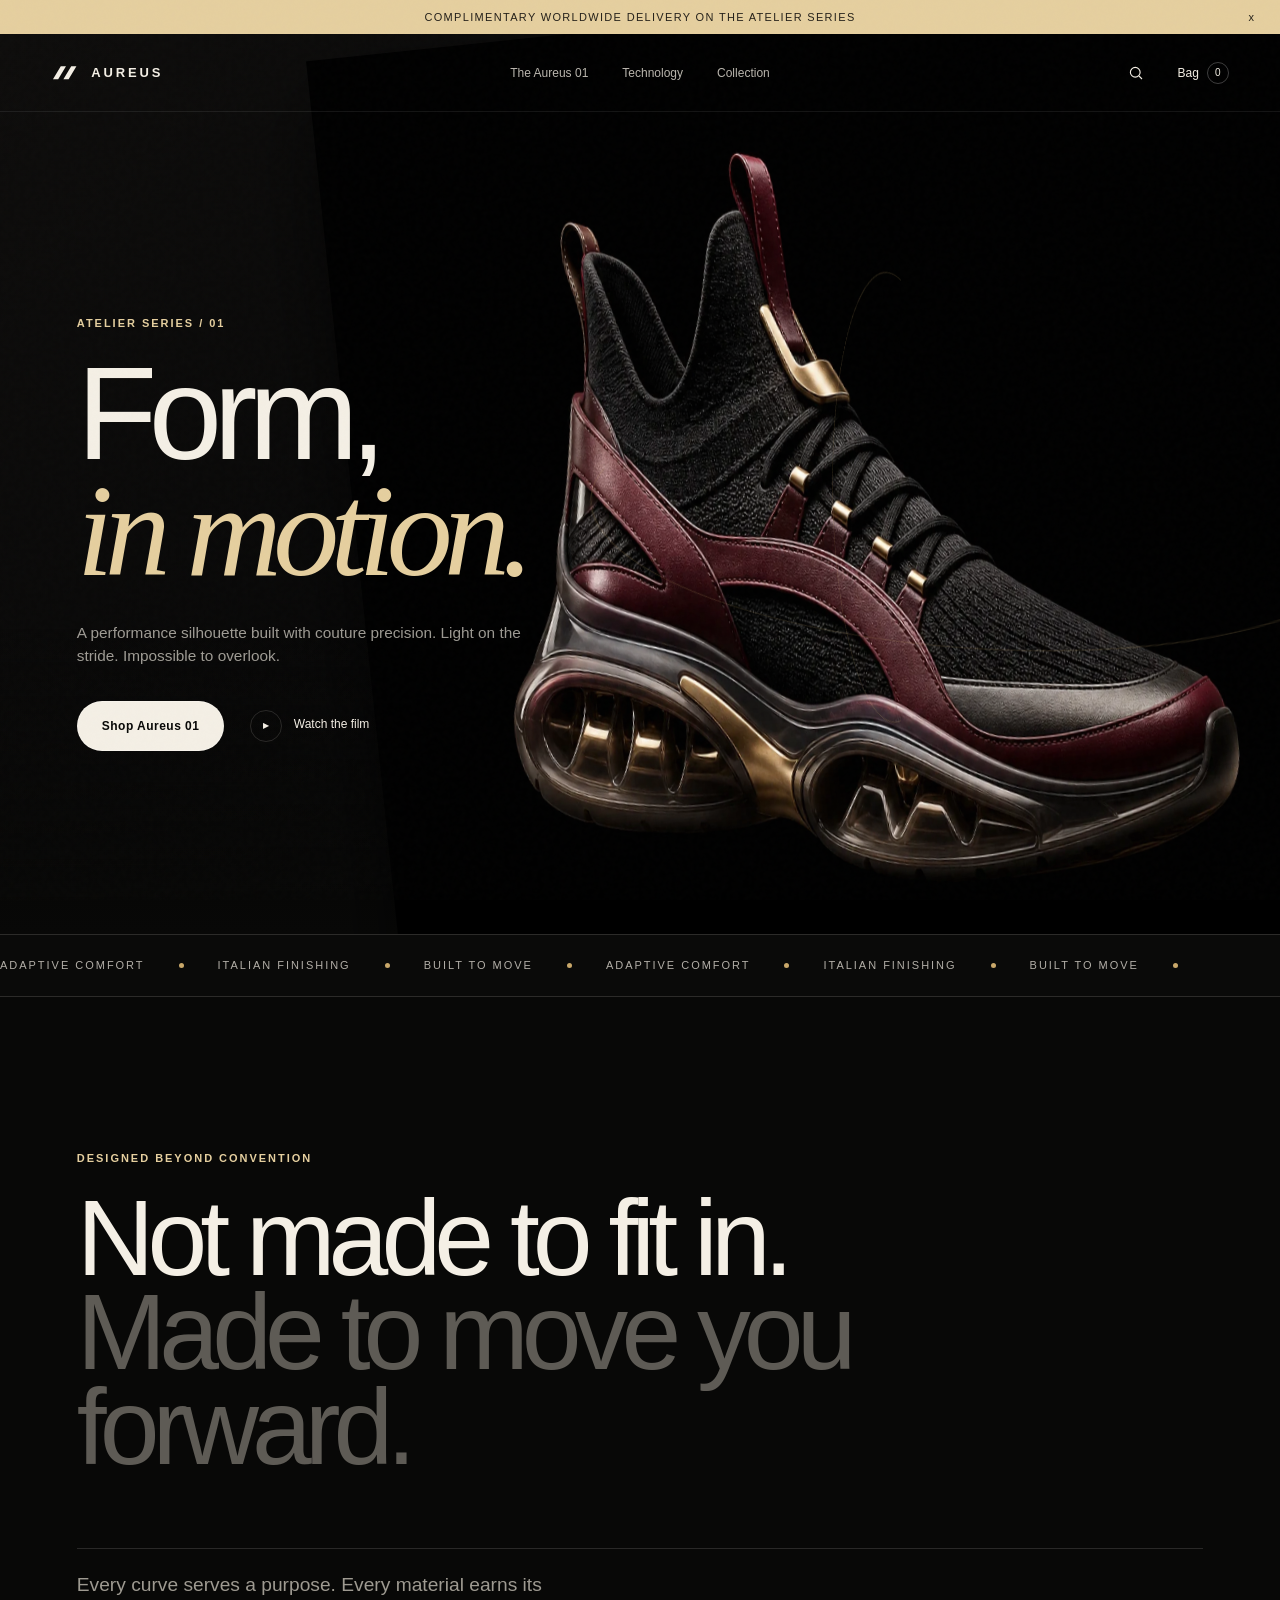
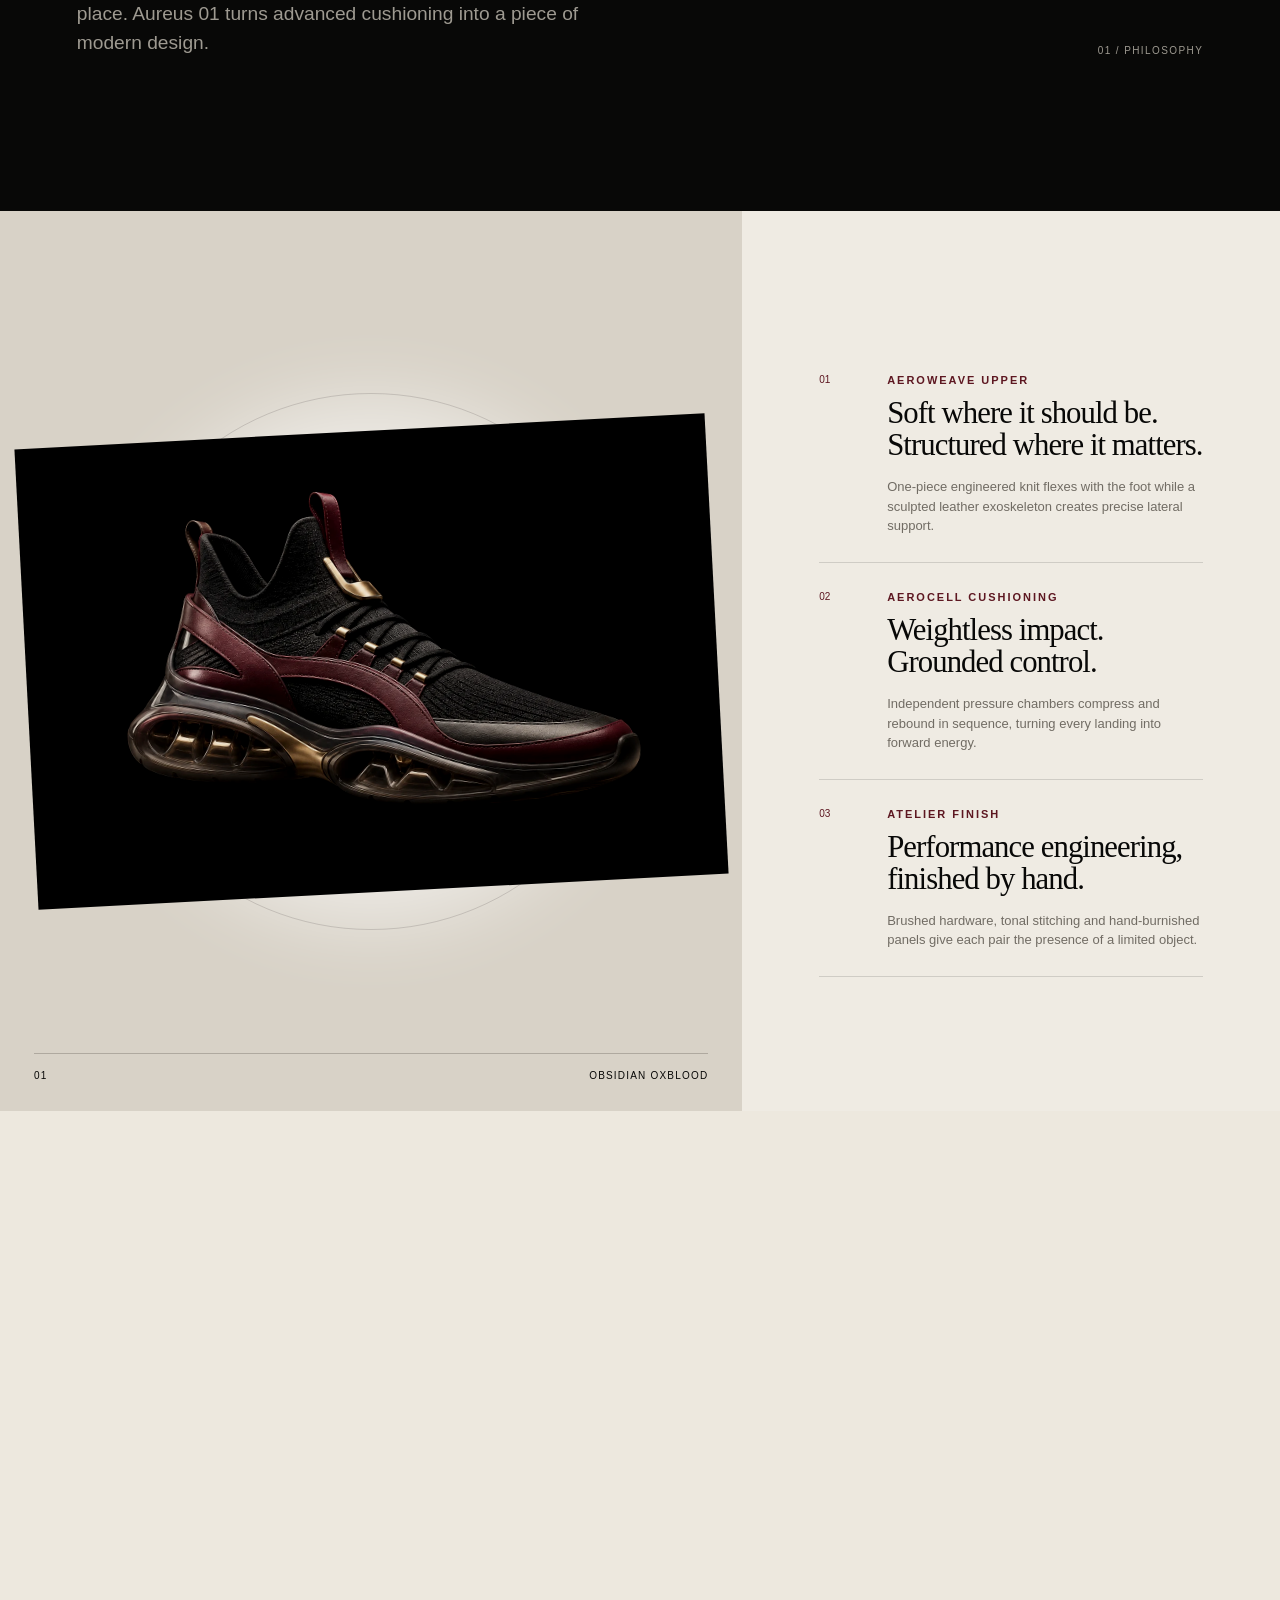
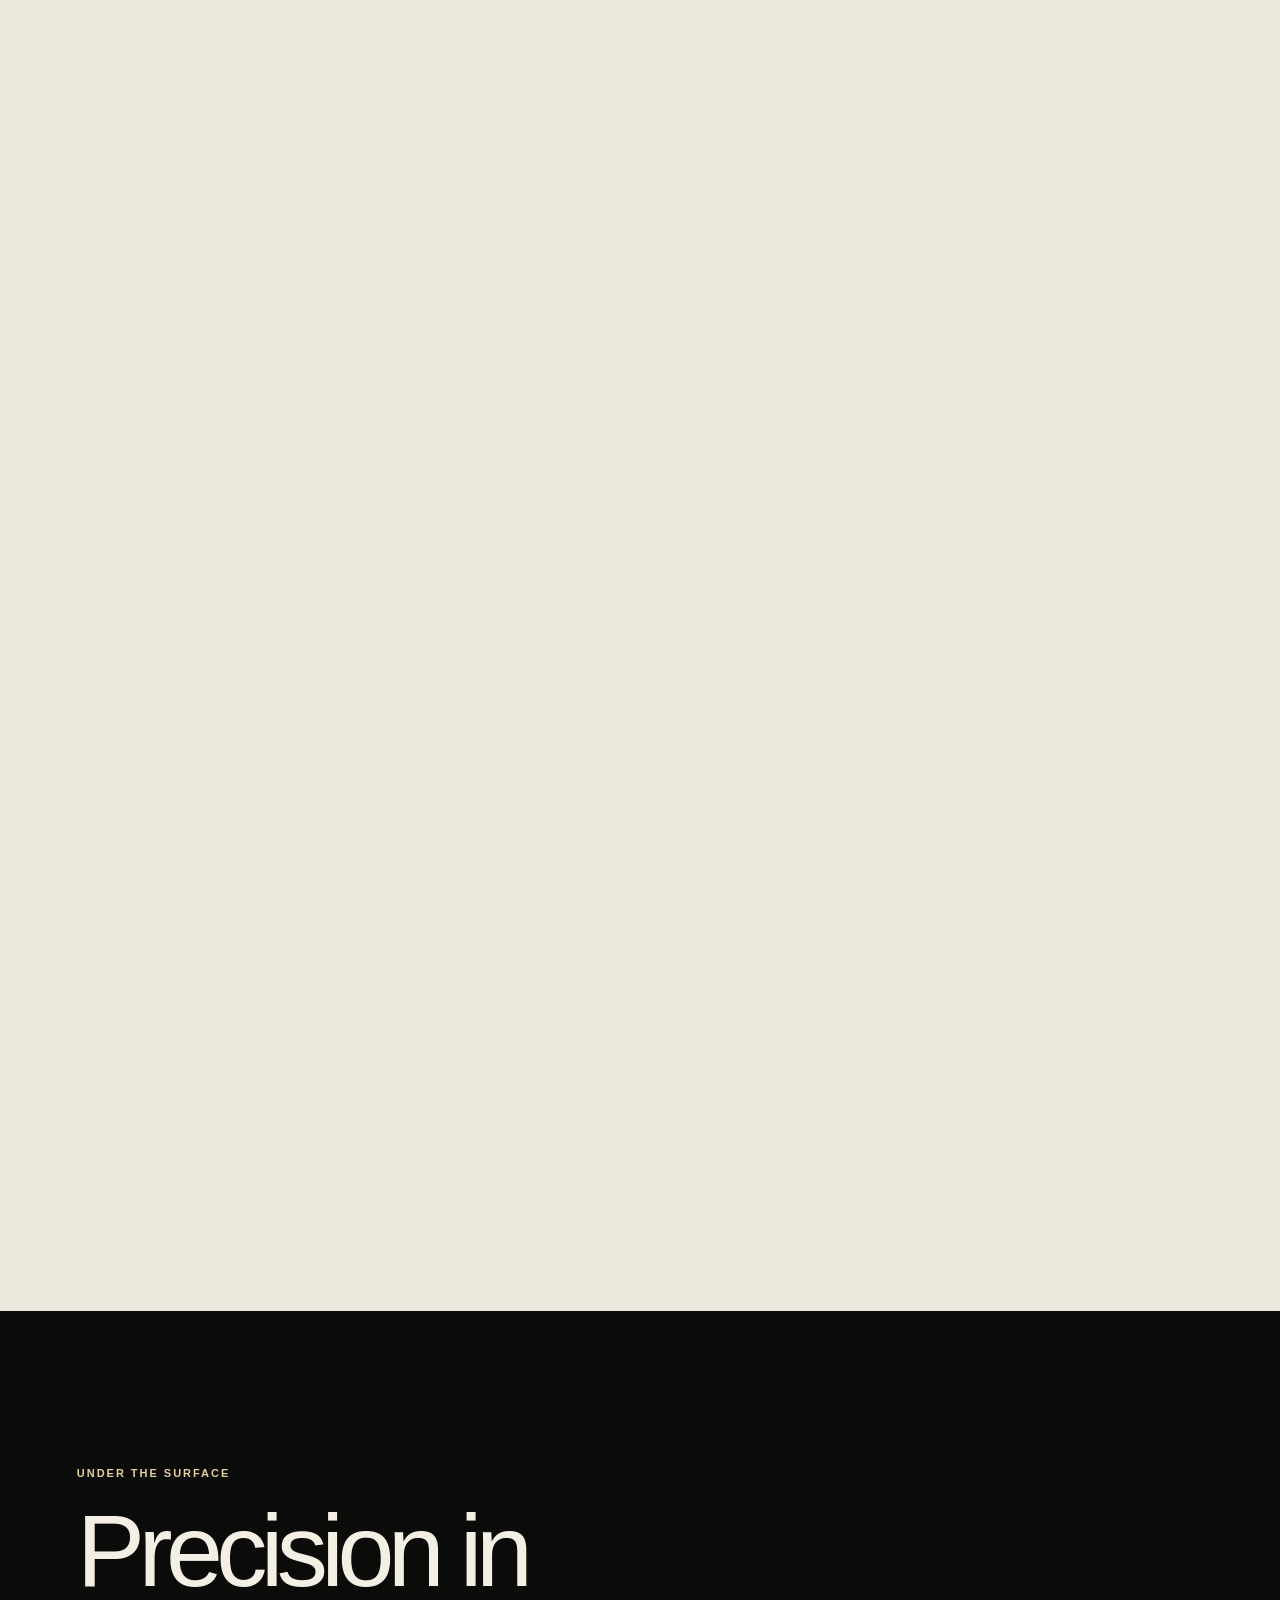
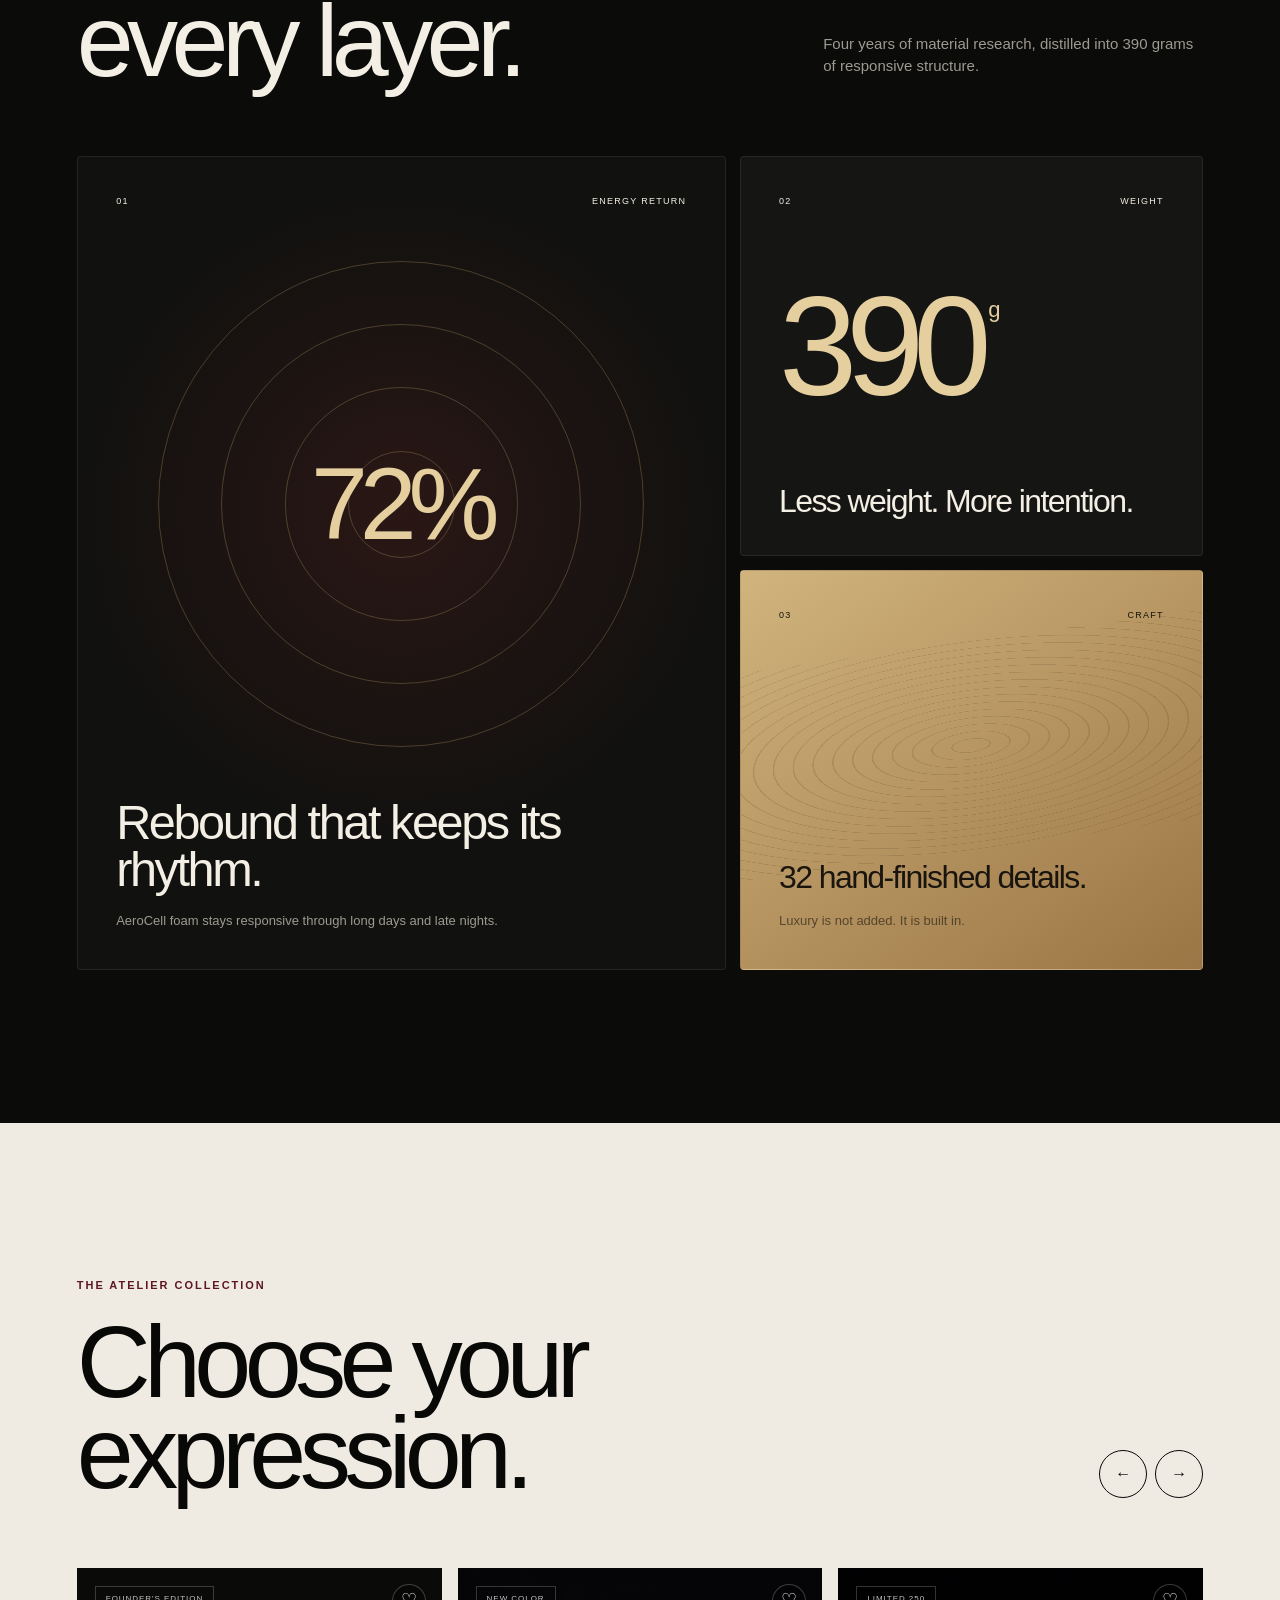
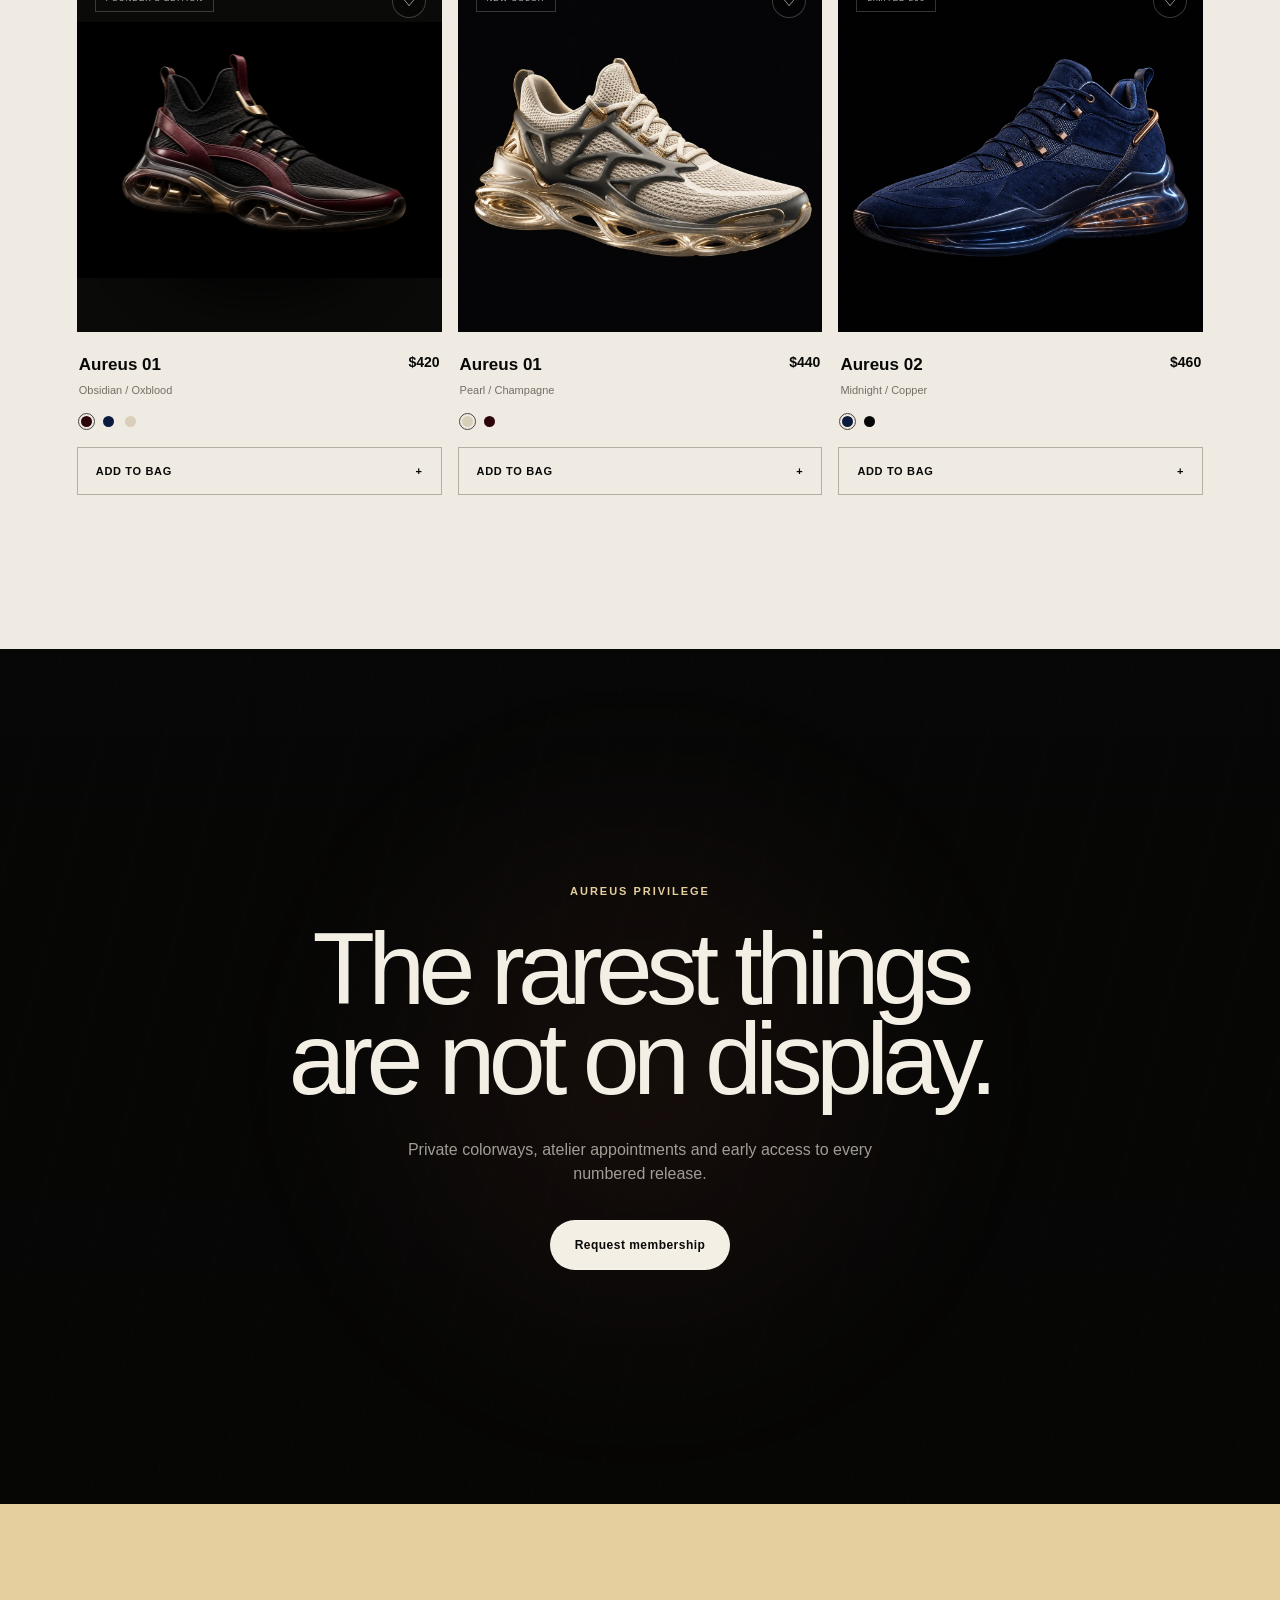
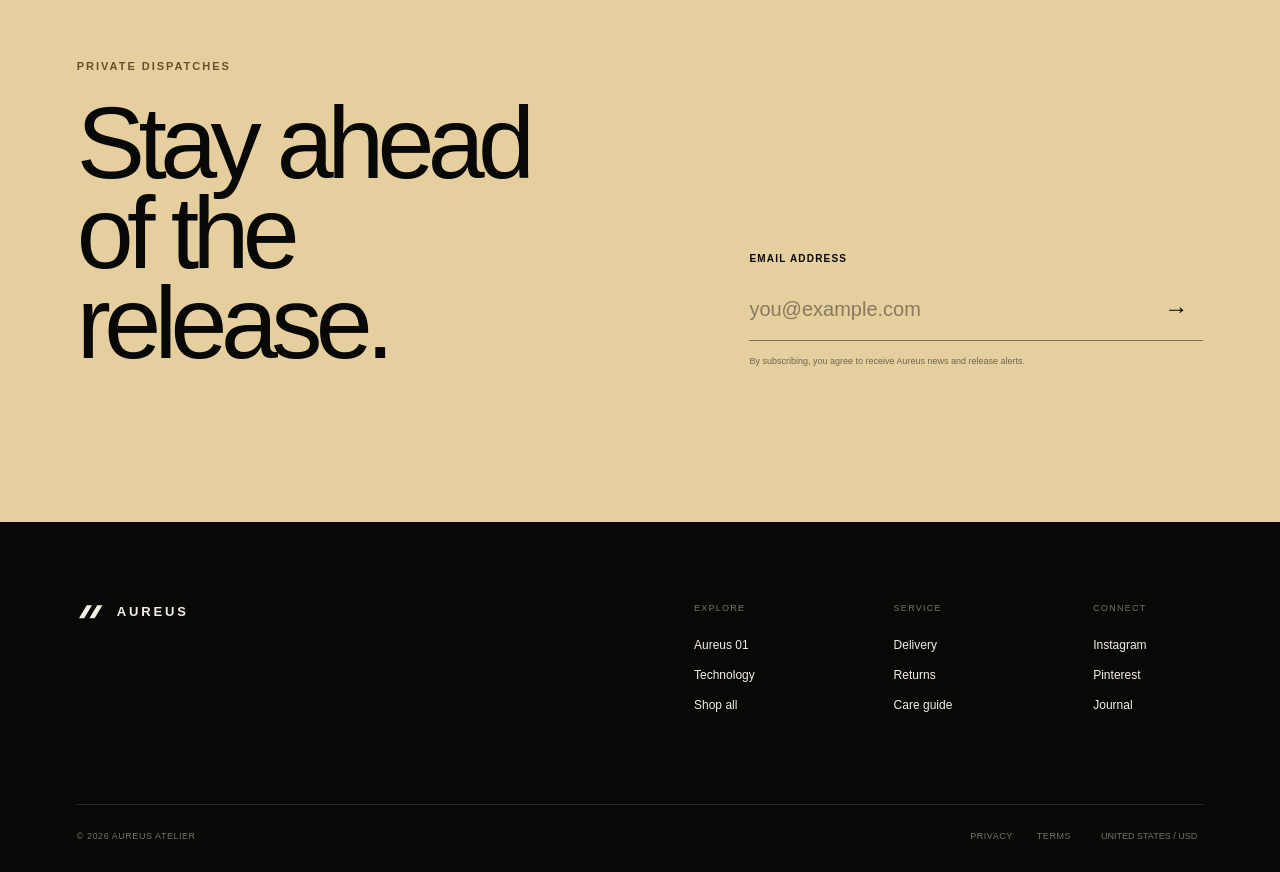
==== commit f4148ada: "Update index.html" ====
--- a/index.html
+++ b/index.html
@@ -6,7 +6,7 @@
   <meta name="theme-color" content="#080807">
   <meta name="description" content="Aureus luxury performance footwear. Sculpted for motion, finished like an object of art.">
   <title>Aureus Footwear | Form in Motion</title>
-  <link rel="preload" href="assets/aureus-oxblood.webp" as="image" type="image/webp">
+  <link rel="preload" href="aureus-oxblood.webp" as="image" type="image/webp">
   <link rel="stylesheet" href="styles.css">
 </head>
 <body>
@@ -65,7 +65,7 @@
         <div class="orbit orbit-one" aria-hidden="true"></div>
         <div class="orbit orbit-two" aria-hidden="true"></div>
         <div class="shoe-shadow" aria-hidden="true"></div>
-        <img src="assets/aureus-oxblood.webp" alt="Aureus 01 luxury sneaker in obsidian and oxblood" width="1536" height="1024">
+        <img src="aureus-oxblood.webp" alt="Aureus 01 luxury sneaker in obsidian and oxblood" width="1536" height="1024">
         <span class="product-pin pin-upper" data-label="AeroWeave upper">+</span>
         <span class="product-pin pin-sole" data-label="AeroCell sole">+</span>
       </div>
@@ -104,9 +104,9 @@
         <div class="story-visual" id="storyVisual">
           <div class="story-glow" aria-hidden="true"></div>
           <div class="stage-ring" aria-hidden="true"></div>
-          <img class="story-image is-active" src="assets/aureus-oxblood.webp" alt="Obsidian and oxblood Aureus 01 sneaker" data-story-image="0">
-          <img class="story-image" src="assets/aureus-pearl.webp" alt="Pearl and graphite Aureus 01 sneaker" data-story-image="1" loading="lazy">
-          <img class="story-image" src="assets/aureus-midnight.webp" alt="Midnight navy Aureus 01 sneaker" data-story-image="2" loading="lazy">
+          <img class="story-image is-active" src="aureus-oxblood.webp" alt="Obsidian and oxblood Aureus 01 sneaker" data-story-image="0">
+          <img class="story-image" src="aureus-pearl.webp" alt="Pearl and graphite Aureus 01 sneaker" data-story-image="1" loading="lazy">
+          <img class="story-image" src="aureus-midnight.webp" alt="Midnight navy Aureus 01 sneaker" data-story-image="2" loading="lazy">
           <div class="stage-caption">
             <span id="stageNumber">01</span>
             <p id="stageName">Obsidian Oxblood</p>
@@ -205,11 +205,11 @@
       </div>
 
       <div class="product-track">
-        <article class="product-card reveal" data-product="Aureus 01 Oxblood" data-price="420" data-image="assets/aureus-oxblood.webp">
+        <article class="product-card reveal" data-product="Aureus 01 Oxblood" data-price="420" data-image="aureus-oxblood.webp">
           <div class="product-image-wrap">
             <span class="edition-tag">Founder's edition</span>
             <button class="wishlist" aria-label="Add Aureus Oxblood to wishlist">&#9825;</button>
-            <img src="assets/aureus-oxblood.webp" alt="Aureus 01 Oxblood" loading="lazy">
+            <img src="aureus-oxblood.webp" alt="Aureus 01 Oxblood" loading="lazy">
           </div>
           <div class="product-info">
             <div>
@@ -226,11 +226,11 @@
           <button class="add-button magnetic" data-add>Add to bag <span>+</span></button>
         </article>
 
-        <article class="product-card reveal" data-product="Aureus 01 Pearl" data-price="440" data-image="assets/aureus-pearl.webp">
+        <article class="product-card reveal" data-product="Aureus 01 Pearl" data-price="440" data-image="aureus-pearl.webp">
           <div class="product-image-wrap">
             <span class="edition-tag">New color</span>
             <button class="wishlist" aria-label="Add Aureus Pearl to wishlist">&#9825;</button>
-            <img src="assets/aureus-pearl.webp" alt="Aureus 01 Pearl" loading="lazy">
+            <img src="aureus-pearl.webp" alt="Aureus 01 Pearl" loading="lazy">
           </div>
           <div class="product-info">
             <div>
@@ -246,11 +246,11 @@
           <button class="add-button magnetic" data-add>Add to bag <span>+</span></button>
         </article>
 
-        <article class="product-card reveal" data-product="Aureus 02 Midnight" data-price="460" data-image="assets/aureus-midnight.webp">
+        <article class="product-card reveal" data-product="Aureus 02 Midnight" data-price="460" data-image="aureus-midnight.webp">
           <div class="product-image-wrap">
             <span class="edition-tag">Limited 250</span>
             <button class="wishlist" aria-label="Add Aureus Midnight to wishlist">&#9825;</button>
-            <img src="assets/aureus-midnight.webp" alt="Aureus 02 Midnight" loading="lazy">
+            <img src="aureus-midnight.webp" alt="Aureus 02 Midnight" loading="lazy">
           </div>
           <div class="product-info">
             <div>
@@ -334,7 +334,7 @@
   <div class="film-modal" aria-hidden="true">
     <button class="film-close round-button" aria-label="Close film">x</button>
     <div class="film-visual">
-      <img src="assets/aureus-oxblood.webp" alt="">
+      <img src="aureus-oxblood.webp" alt="">
       <div class="film-copy"><span>Aureus Atelier presents</span><strong>Form in Motion</strong><p>Campaign film / 00:30</p></div>
     </div>
   </div>
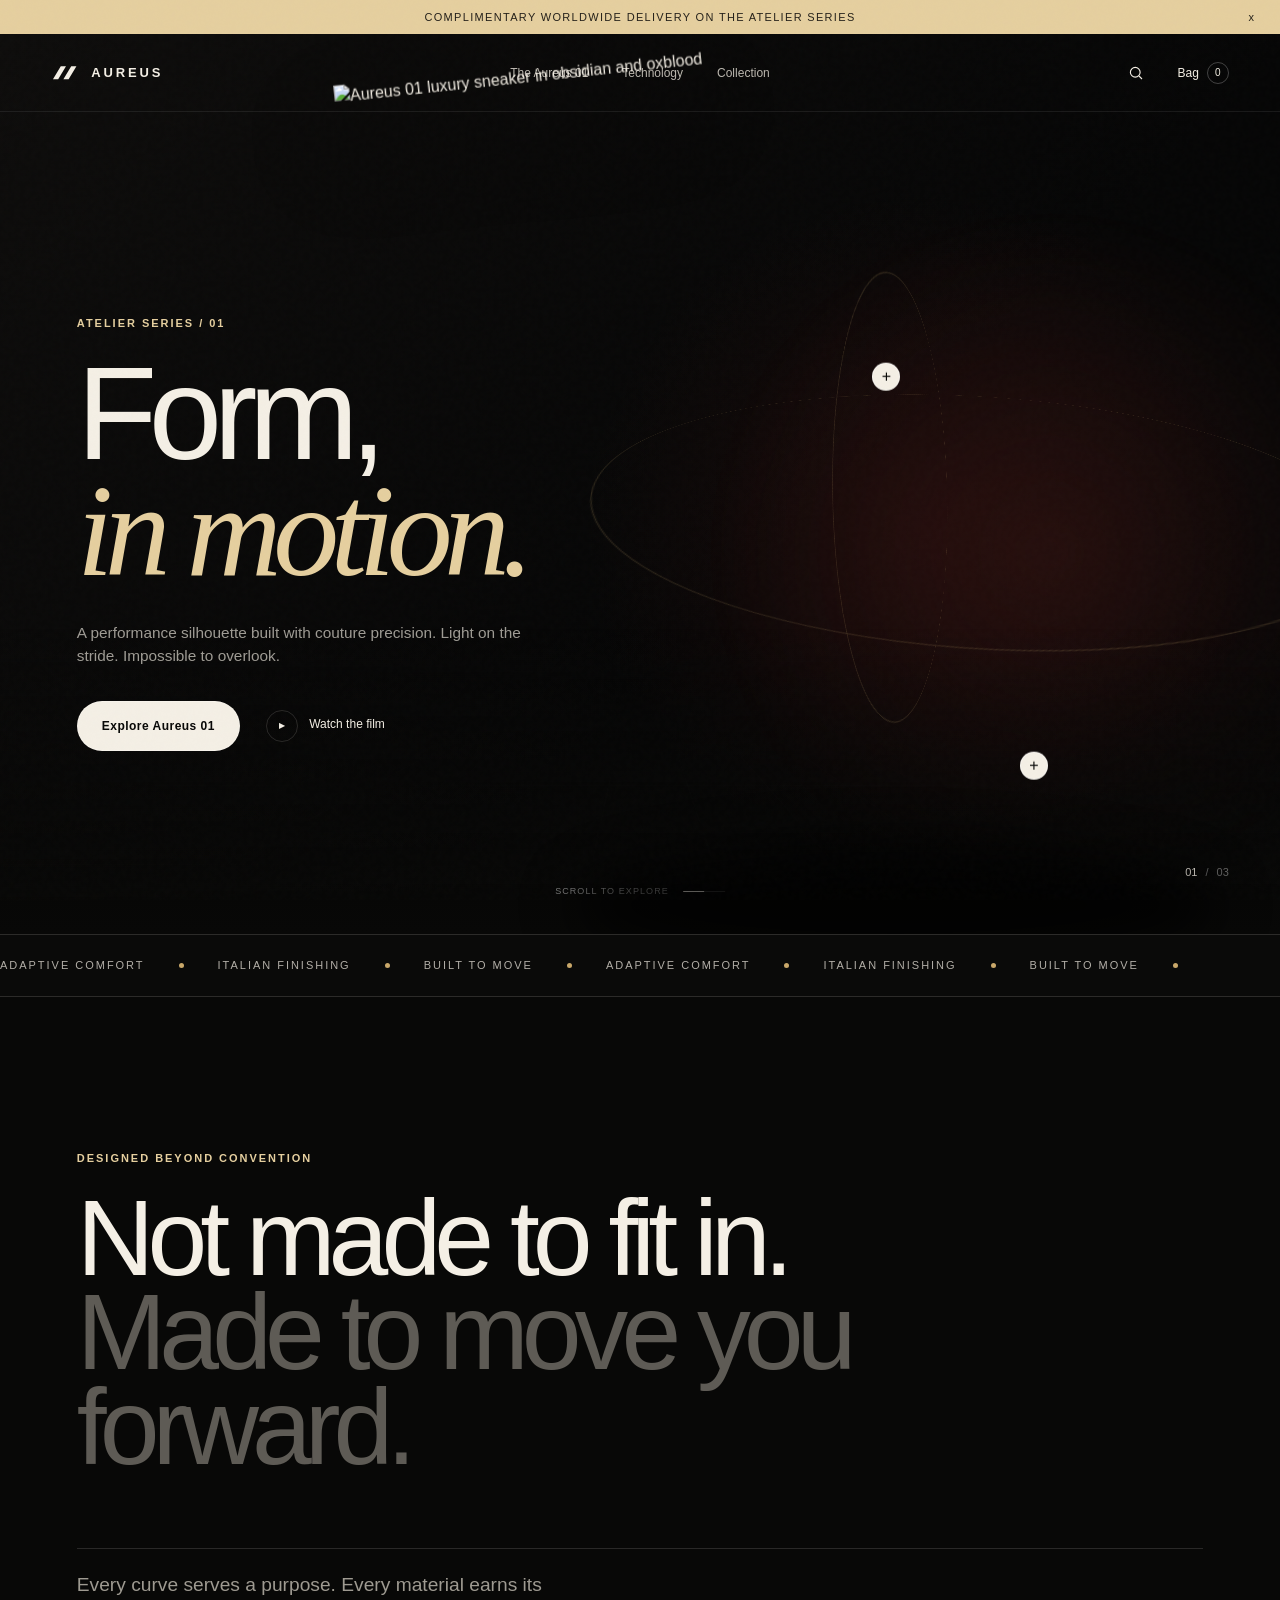
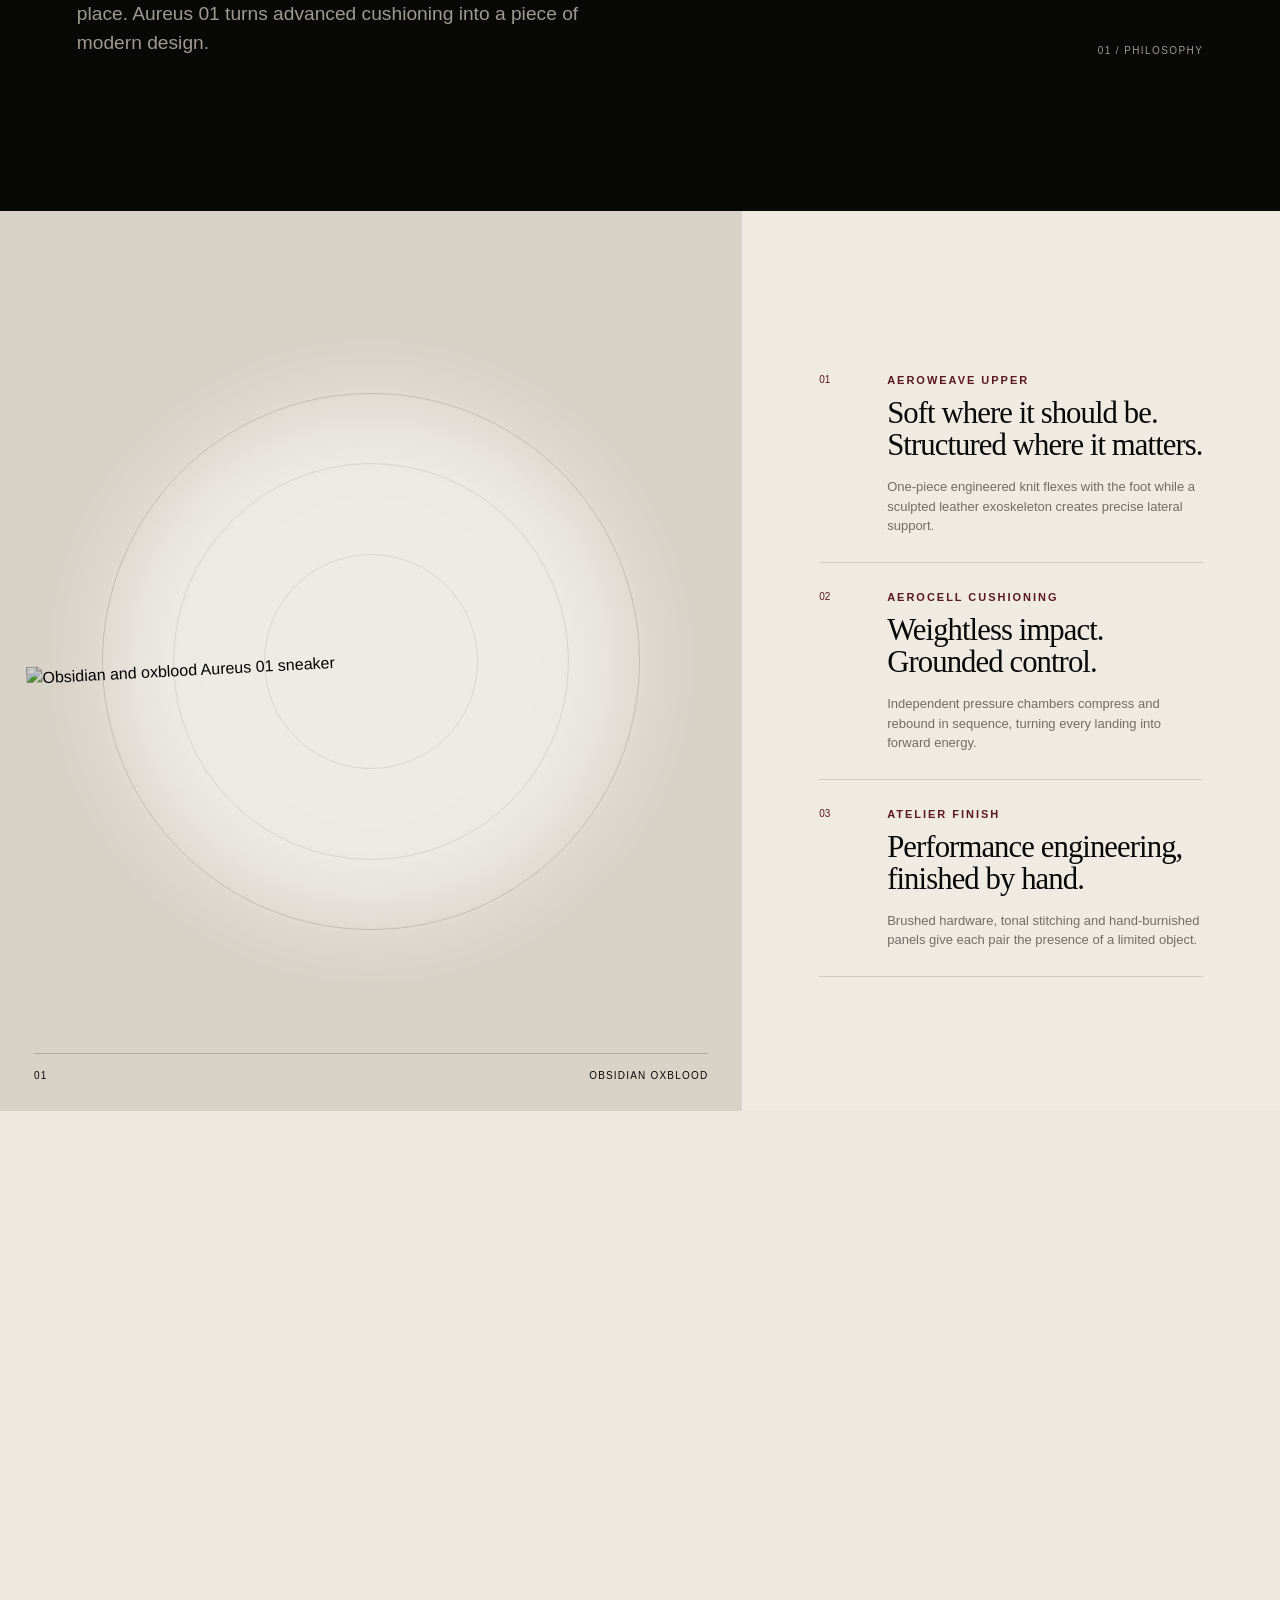
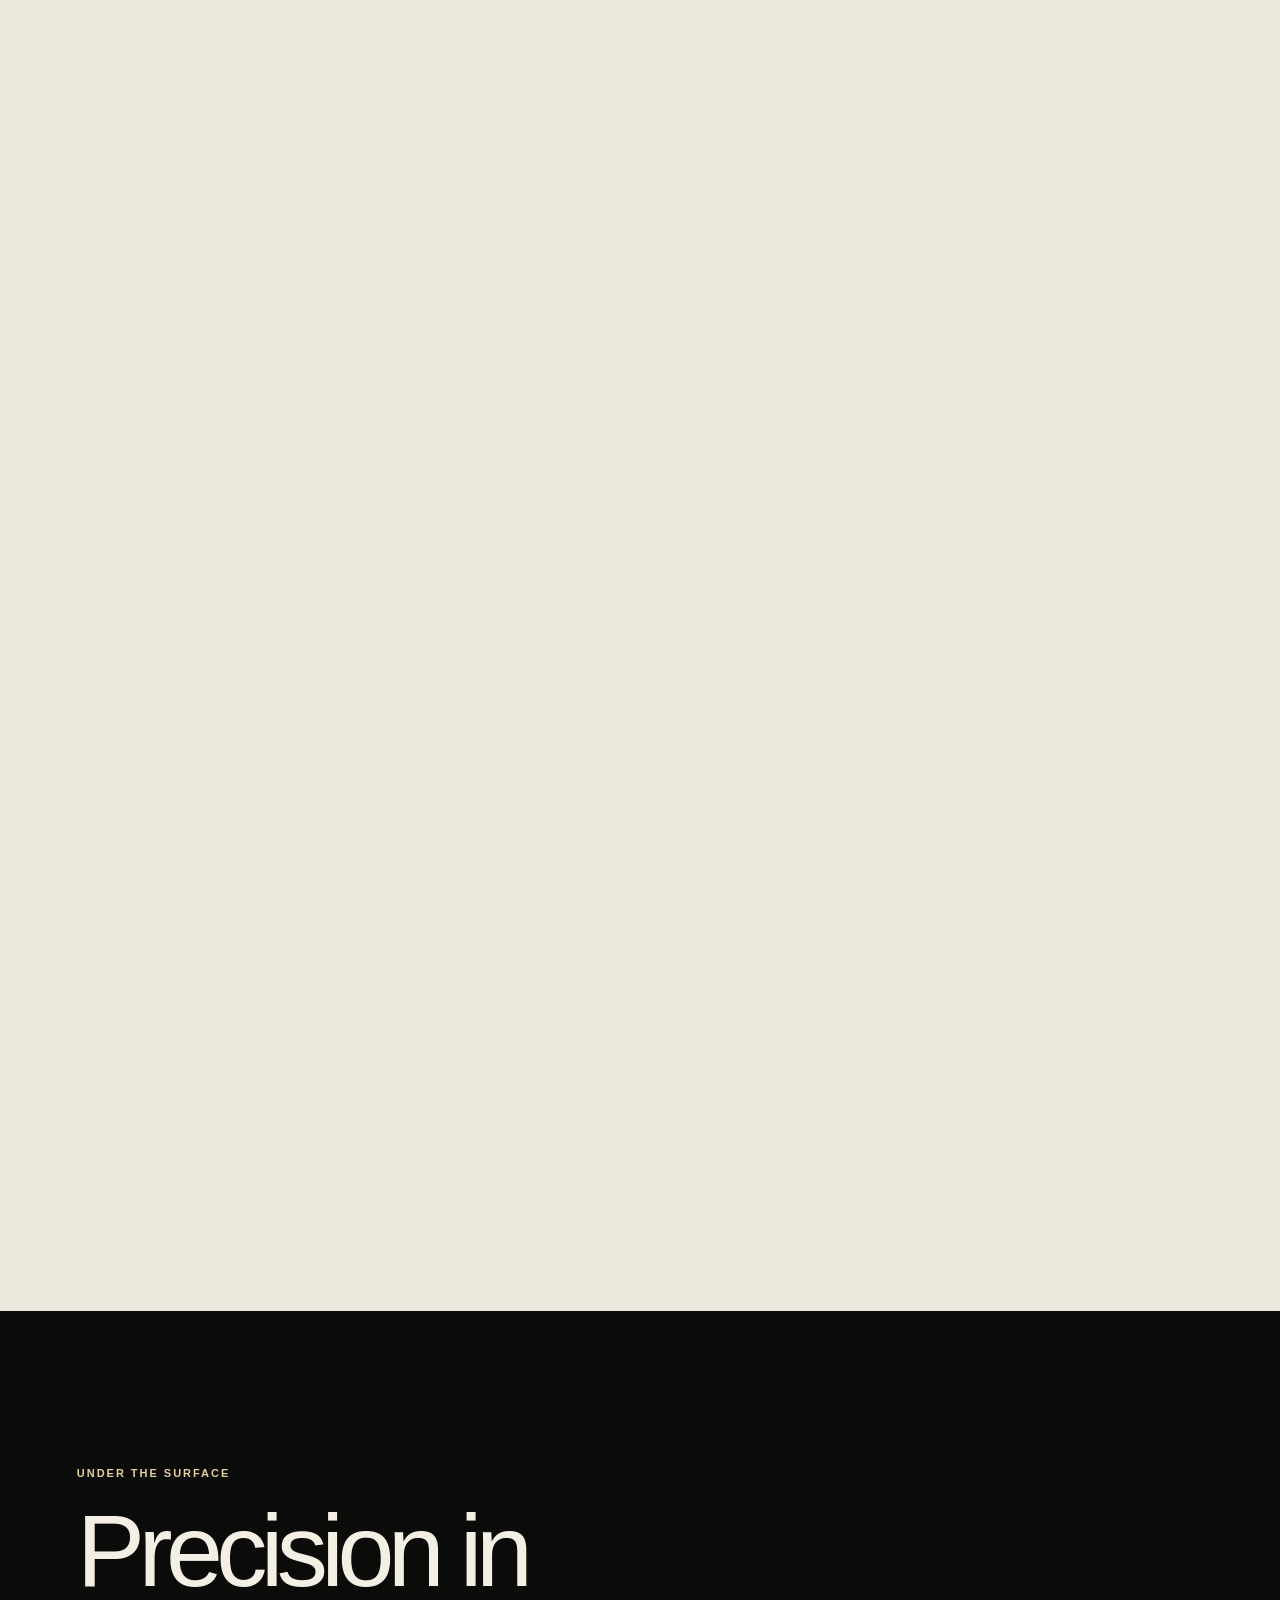
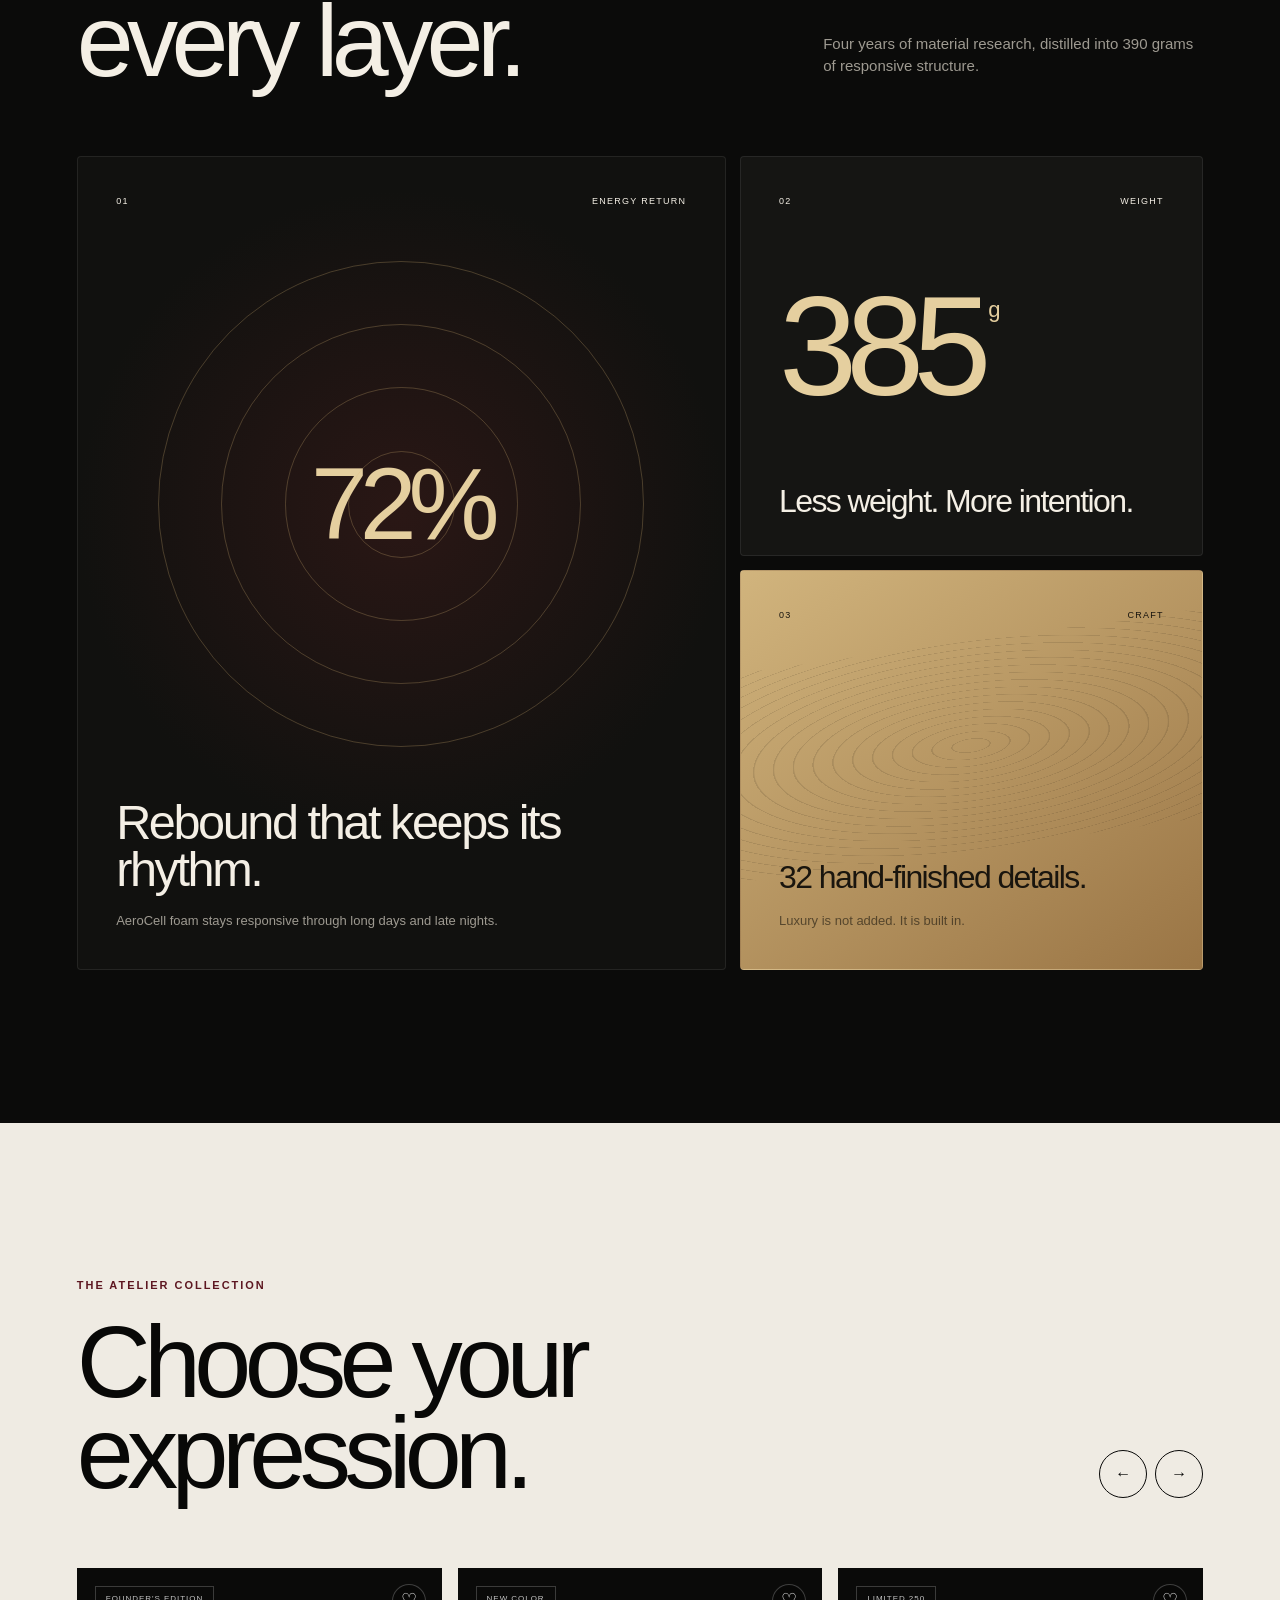
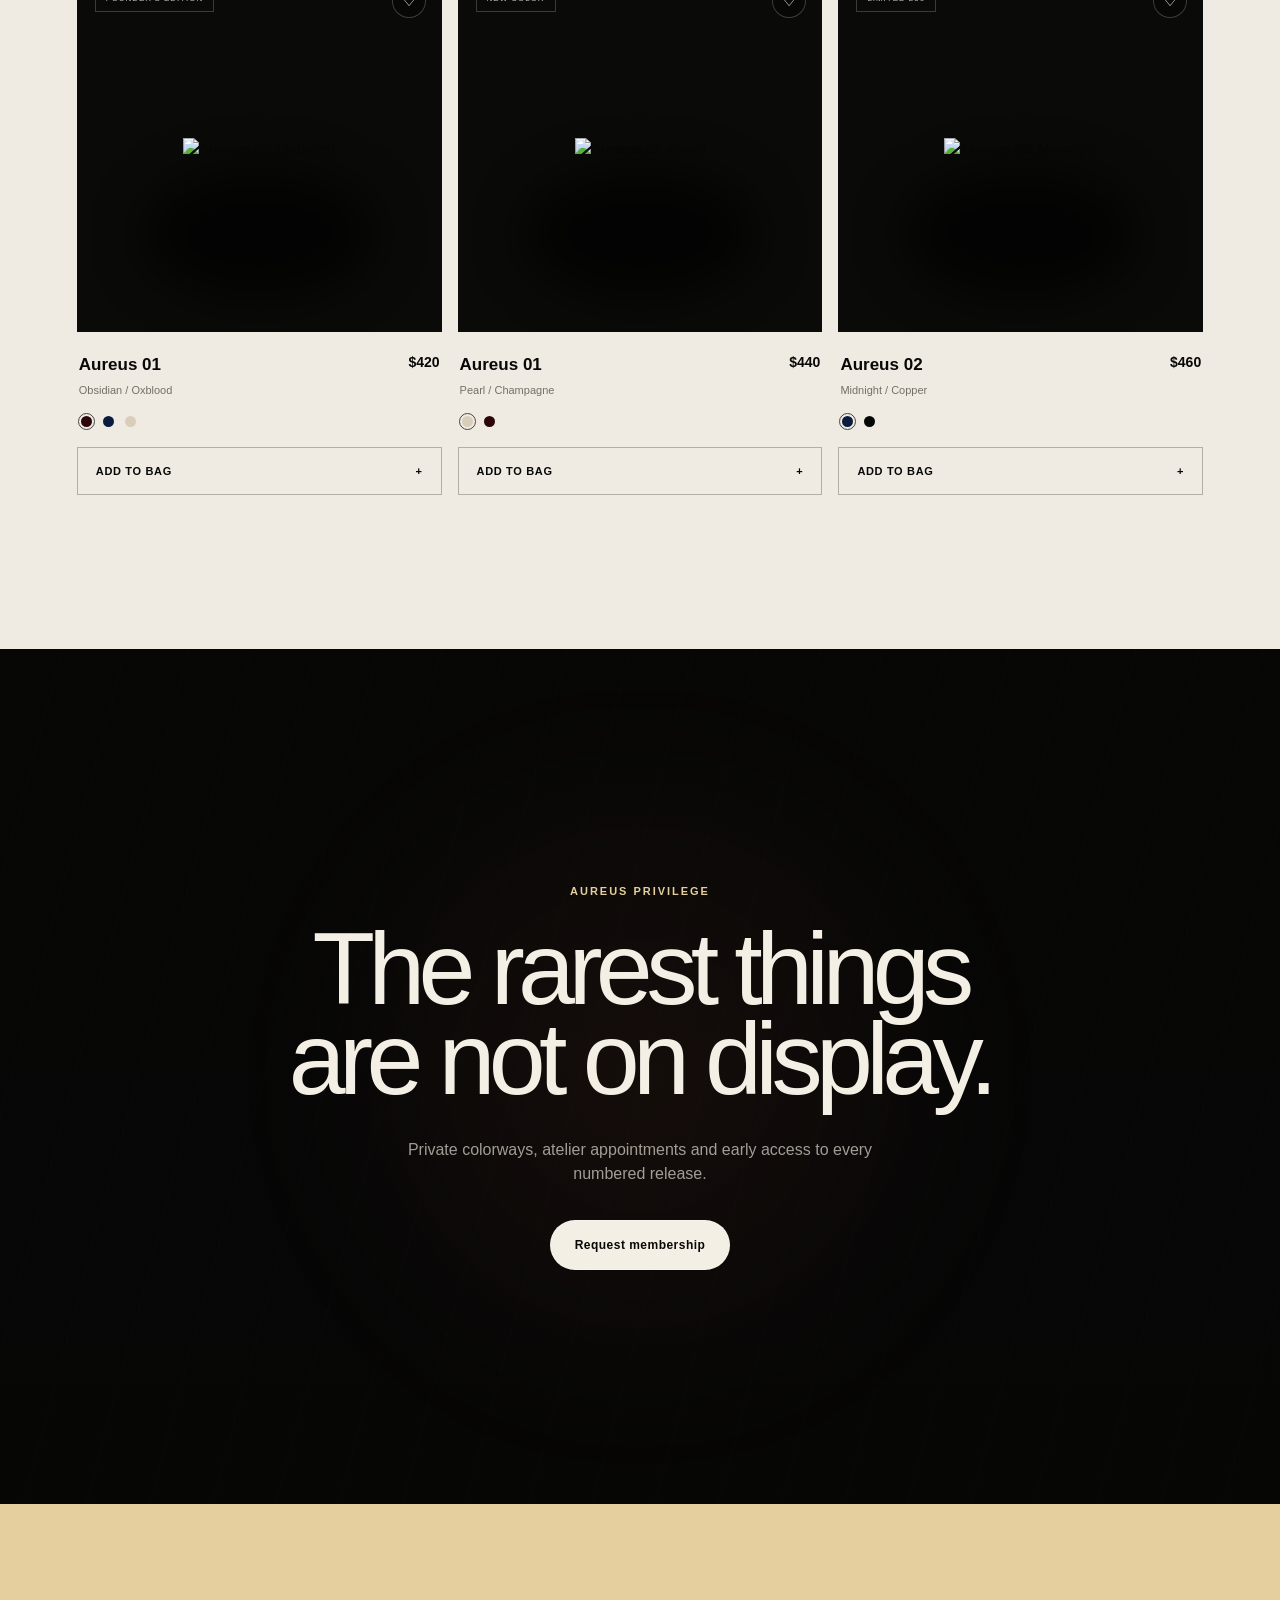
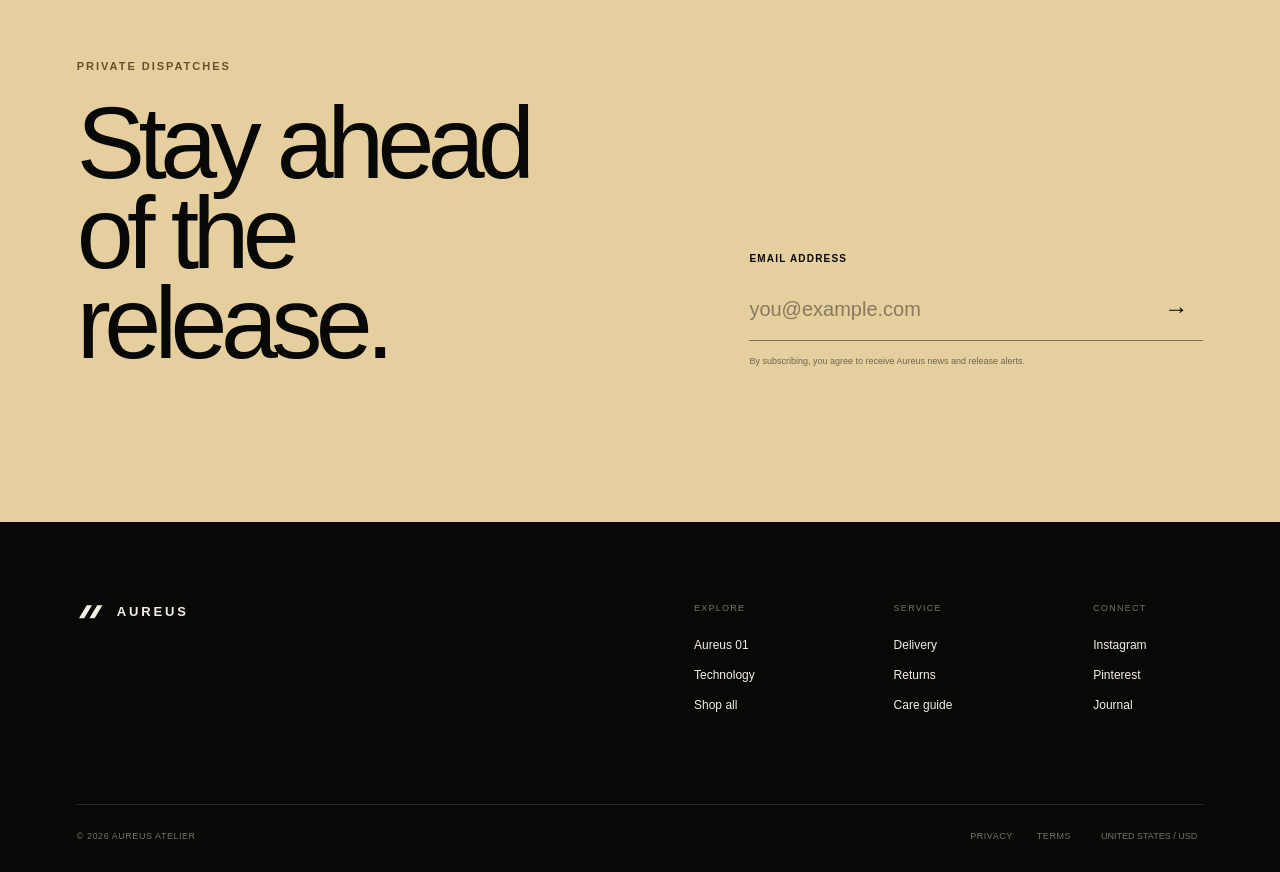
==== commit 341b23f3: "Add files via upload" ====
--- a/index.html
+++ b/index.html
@@ -6,7 +6,7 @@
   <meta name="theme-color" content="#080807">
   <meta name="description" content="Aureus luxury performance footwear. Sculpted for motion, finished like an object of art.">
   <title>Aureus Footwear | Form in Motion</title>
-  <link rel="preload" href="aureus-oxblood.webp" as="image" type="image/webp">
+  <link rel="preload" href="assets/aureus-oxblood.webp" as="image" type="image/webp">
   <link rel="stylesheet" href="styles.css">
 </head>
 <body>
@@ -56,7 +56,7 @@
         <h1 id="hero-title" class="reveal">Form,<br><em>in motion.</em></h1>
         <p class="hero-intro reveal">A performance silhouette built with couture precision. Light on the stride. Impossible to overlook.</p>
         <div class="hero-actions reveal">
-          <a class="button button-light magnetic" href="#collection">Shop Aureus 01</a>
+          <a class="button button-light magnetic" href="product-oxblood.html">Explore Aureus 01</a>
           <button class="text-link play-film" type="button"><span class="play-icon">&#9654;</span> Watch the film</button>
         </div>
       </div>
@@ -65,7 +65,9 @@
         <div class="orbit orbit-one" aria-hidden="true"></div>
         <div class="orbit orbit-two" aria-hidden="true"></div>
         <div class="shoe-shadow" aria-hidden="true"></div>
-        <img src="aureus-oxblood.webp" alt="Aureus 01 luxury sneaker in obsidian and oxblood" width="1536" height="1024">
+        <a class="hero-product-link" href="product-oxblood.html" aria-label="Explore Aureus 01 Obsidian Oxblood">
+          <img src="assets/aureus-oxblood.webp" alt="Aureus 01 luxury sneaker in obsidian and oxblood" width="1536" height="1024">
+        </a>
         <span class="product-pin pin-upper" data-label="AeroWeave upper">+</span>
         <span class="product-pin pin-sole" data-label="AeroCell sole">+</span>
       </div>
@@ -104,9 +106,9 @@
         <div class="story-visual" id="storyVisual">
           <div class="story-glow" aria-hidden="true"></div>
           <div class="stage-ring" aria-hidden="true"></div>
-          <img class="story-image is-active" src="aureus-oxblood.webp" alt="Obsidian and oxblood Aureus 01 sneaker" data-story-image="0">
-          <img class="story-image" src="aureus-pearl.webp" alt="Pearl and graphite Aureus 01 sneaker" data-story-image="1" loading="lazy">
-          <img class="story-image" src="aureus-midnight.webp" alt="Midnight navy Aureus 01 sneaker" data-story-image="2" loading="lazy">
+          <img class="story-image is-active" src="assets/aureus-oxblood.webp" alt="Obsidian and oxblood Aureus 01 sneaker" data-story-image="0">
+          <img class="story-image" src="assets/aureus-pearl.webp" alt="Pearl and graphite Aureus 01 sneaker" data-story-image="1" loading="lazy">
+          <img class="story-image" src="assets/aureus-midnight.webp" alt="Midnight navy Aureus 01 sneaker" data-story-image="2" loading="lazy">
           <div class="stage-caption">
             <span id="stageNumber">01</span>
             <p id="stageName">Obsidian Oxblood</p>
@@ -205,15 +207,17 @@
       </div>
 
       <div class="product-track">
-        <article class="product-card reveal" data-product="Aureus 01 Oxblood" data-price="420" data-image="aureus-oxblood.webp">
+        <article class="product-card reveal" data-product="Aureus 01 Oxblood" data-price="420" data-image="assets/aureus-oxblood.webp">
           <div class="product-image-wrap">
             <span class="edition-tag">Founder's edition</span>
             <button class="wishlist" aria-label="Add Aureus Oxblood to wishlist">&#9825;</button>
-            <img src="aureus-oxblood.webp" alt="Aureus 01 Oxblood" loading="lazy">
+            <a class="product-visual-link" href="product-oxblood.html" aria-label="View Aureus 01 Oxblood">
+              <img src="assets/aureus-oxblood.webp" alt="Aureus 01 Oxblood" loading="lazy">
+            </a>
           </div>
           <div class="product-info">
             <div>
-              <h3>Aureus 01</h3>
+              <h3><a href="product-oxblood.html">Aureus 01</a></h3>
               <p>Obsidian / Oxblood</p>
             </div>
             <strong>$420</strong>
@@ -226,15 +230,17 @@
           <button class="add-button magnetic" data-add>Add to bag <span>+</span></button>
         </article>
 
-        <article class="product-card reveal" data-product="Aureus 01 Pearl" data-price="440" data-image="aureus-pearl.webp">
+        <article class="product-card reveal" data-product="Aureus 01 Pearl" data-price="440" data-image="assets/aureus-pearl.webp">
           <div class="product-image-wrap">
             <span class="edition-tag">New color</span>
             <button class="wishlist" aria-label="Add Aureus Pearl to wishlist">&#9825;</button>
-            <img src="aureus-pearl.webp" alt="Aureus 01 Pearl" loading="lazy">
+            <a class="product-visual-link" href="product-pearl.html" aria-label="View Aureus 01 Pearl">
+              <img src="assets/aureus-pearl.webp" alt="Aureus 01 Pearl" loading="lazy">
+            </a>
           </div>
           <div class="product-info">
             <div>
-              <h3>Aureus 01</h3>
+              <h3><a href="product-pearl.html">Aureus 01</a></h3>
               <p>Pearl / Champagne</p>
             </div>
             <strong>$440</strong>
@@ -246,15 +252,17 @@
           <button class="add-button magnetic" data-add>Add to bag <span>+</span></button>
         </article>
 
-        <article class="product-card reveal" data-product="Aureus 02 Midnight" data-price="460" data-image="aureus-midnight.webp">
+        <article class="product-card reveal" data-product="Aureus 02 Midnight" data-price="460" data-image="assets/aureus-midnight.webp">
           <div class="product-image-wrap">
             <span class="edition-tag">Limited 250</span>
             <button class="wishlist" aria-label="Add Aureus Midnight to wishlist">&#9825;</button>
-            <img src="aureus-midnight.webp" alt="Aureus 02 Midnight" loading="lazy">
+            <a class="product-visual-link" href="product-midnight.html" aria-label="View Aureus 02 Midnight">
+              <img src="assets/aureus-midnight.webp" alt="Aureus 02 Midnight" loading="lazy">
+            </a>
           </div>
           <div class="product-info">
             <div>
-              <h3>Aureus 02</h3>
+              <h3><a href="product-midnight.html">Aureus 02</a></h3>
               <p>Midnight / Copper</p>
             </div>
             <strong>$460</strong>
@@ -334,7 +342,7 @@
   <div class="film-modal" aria-hidden="true">
     <button class="film-close round-button" aria-label="Close film">x</button>
     <div class="film-visual">
-      <img src="aureus-oxblood.webp" alt="">
+      <img src="assets/aureus-oxblood.webp" alt="">
       <div class="film-copy"><span>Aureus Atelier presents</span><strong>Form in Motion</strong><p>Campaign film / 00:30</p></div>
     </div>
   </div>
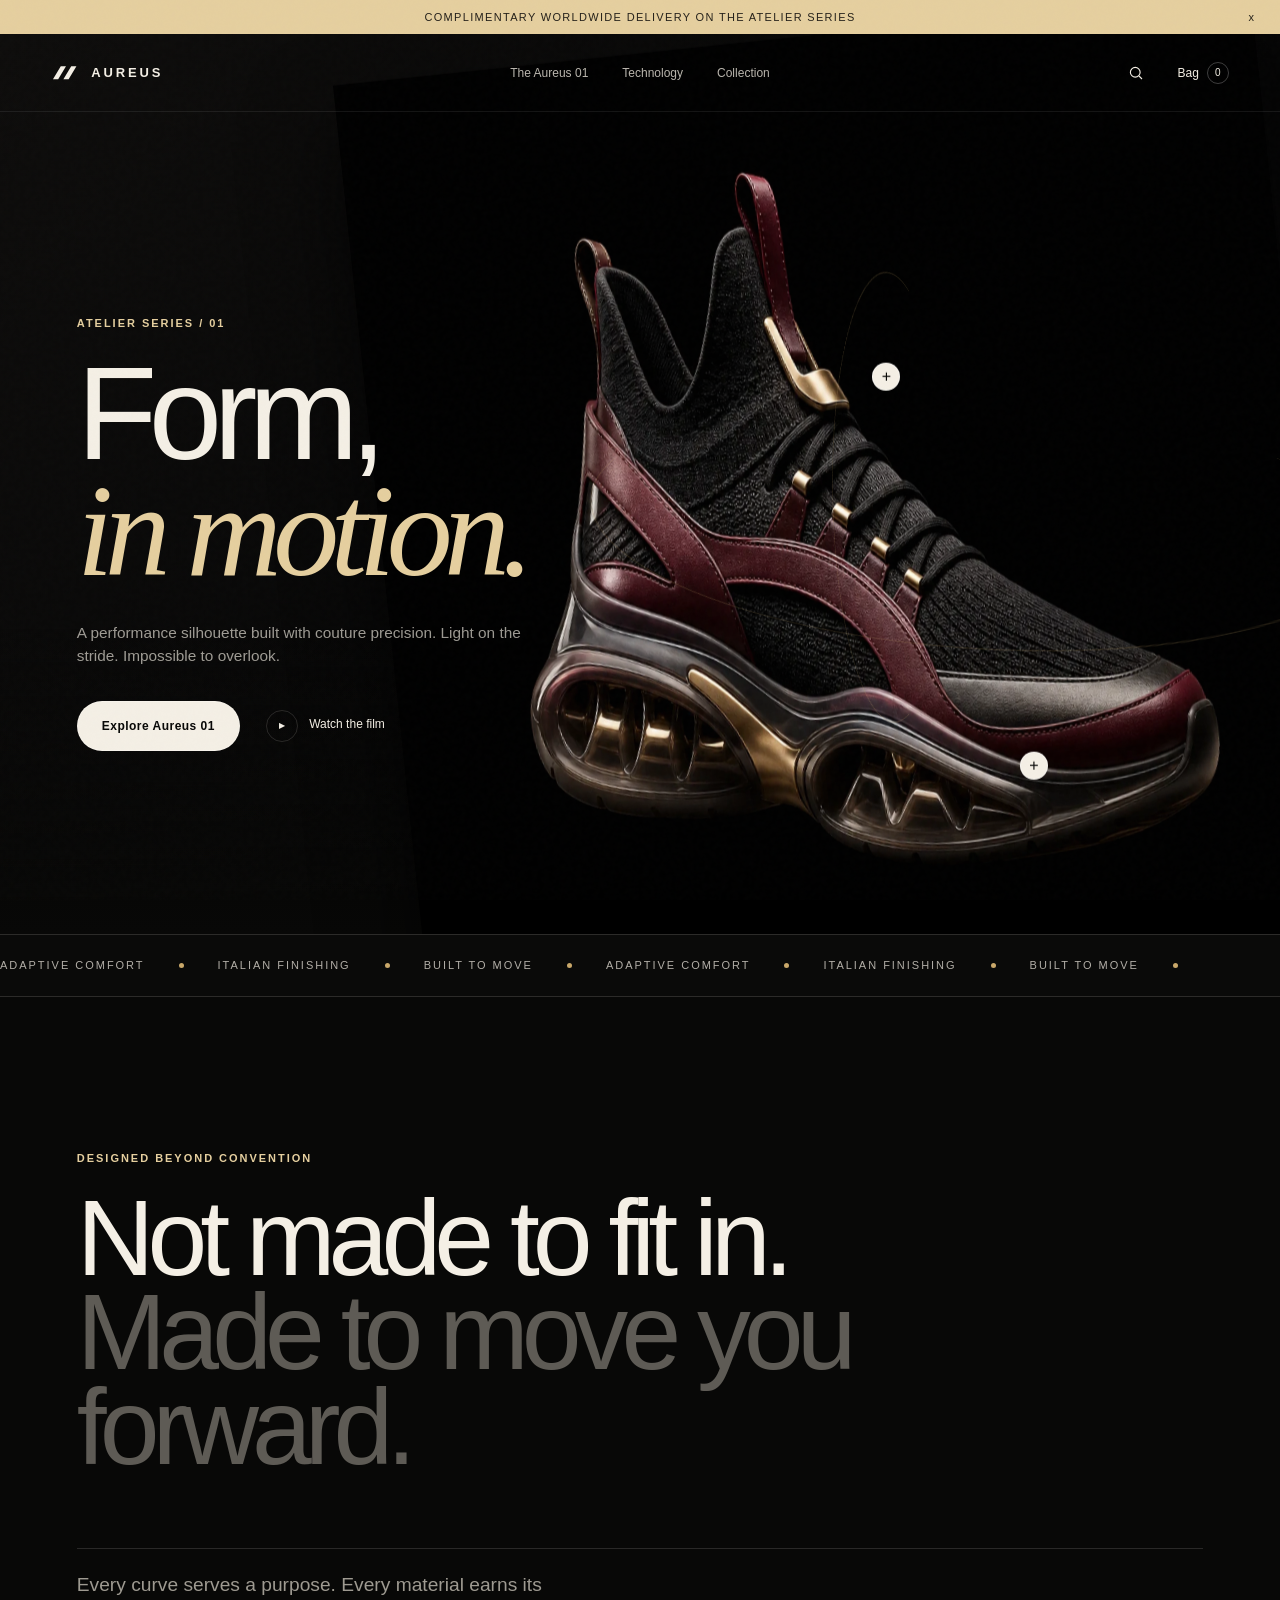
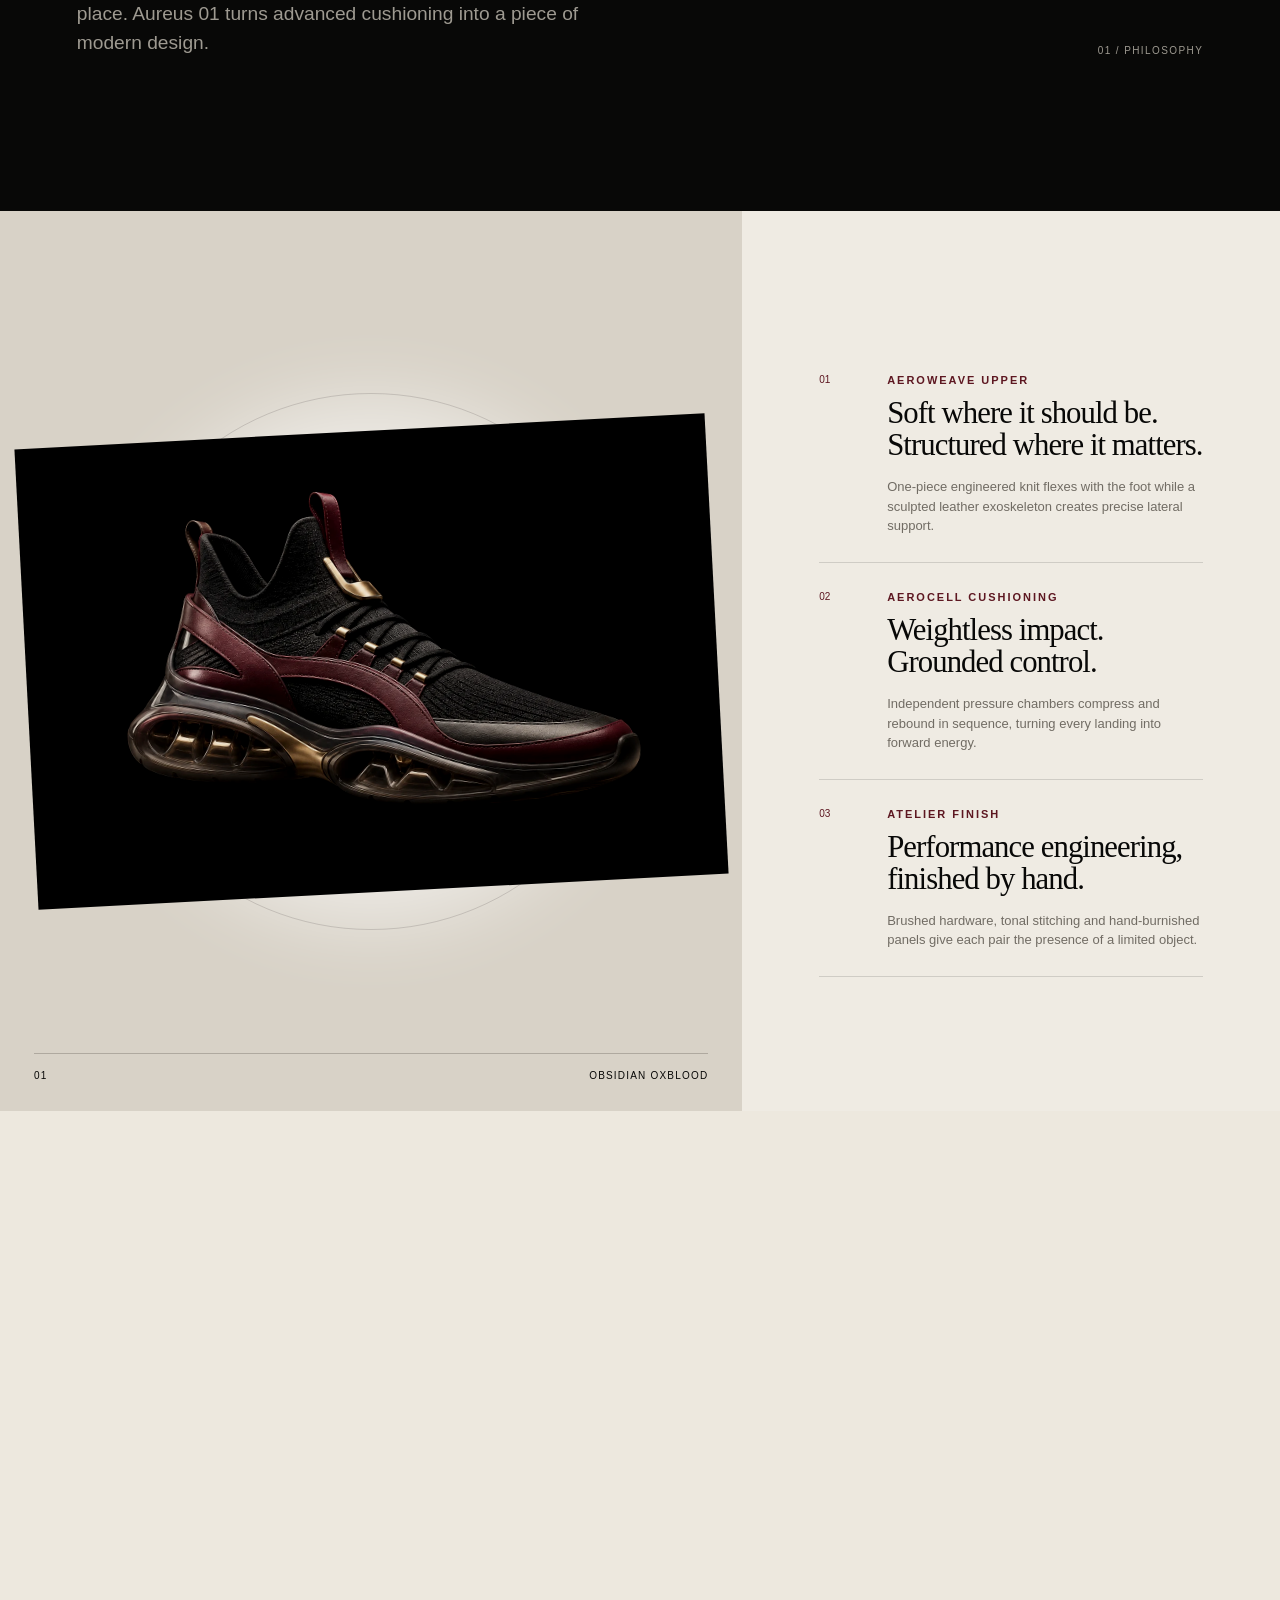
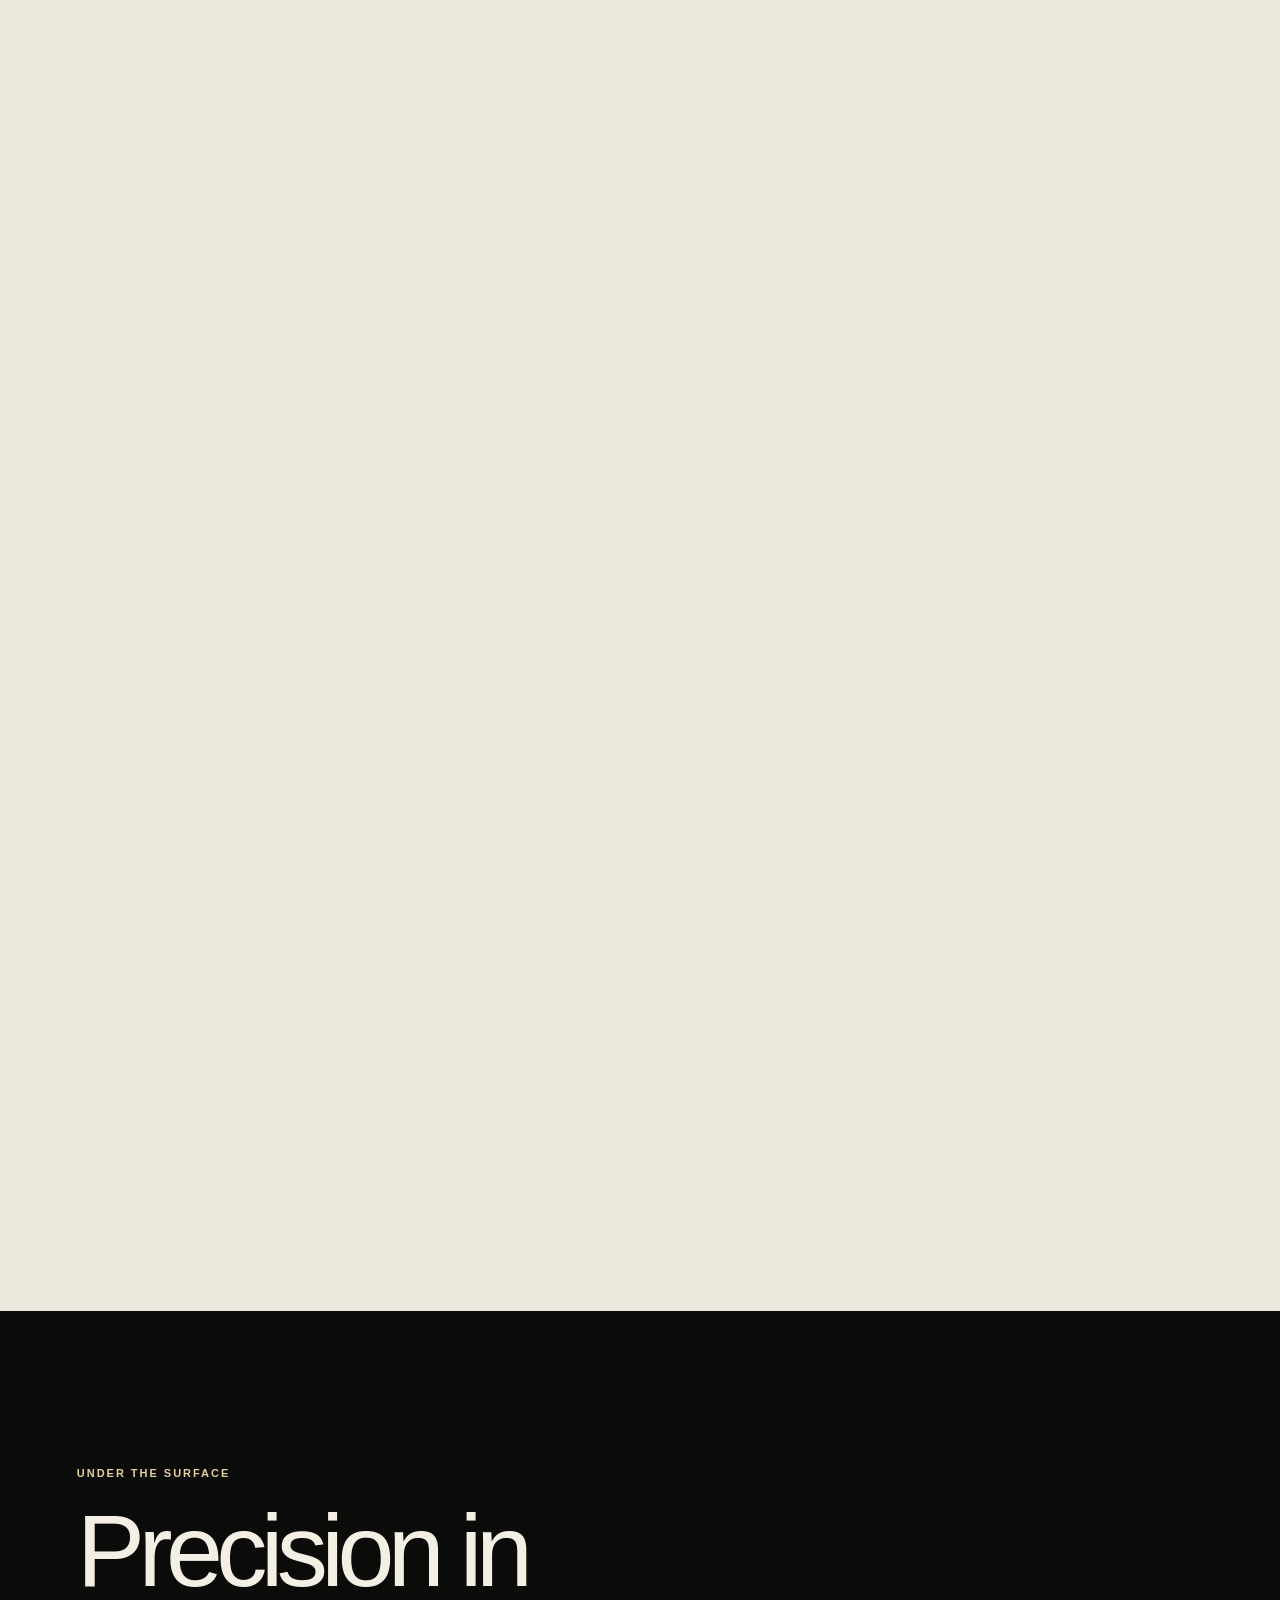
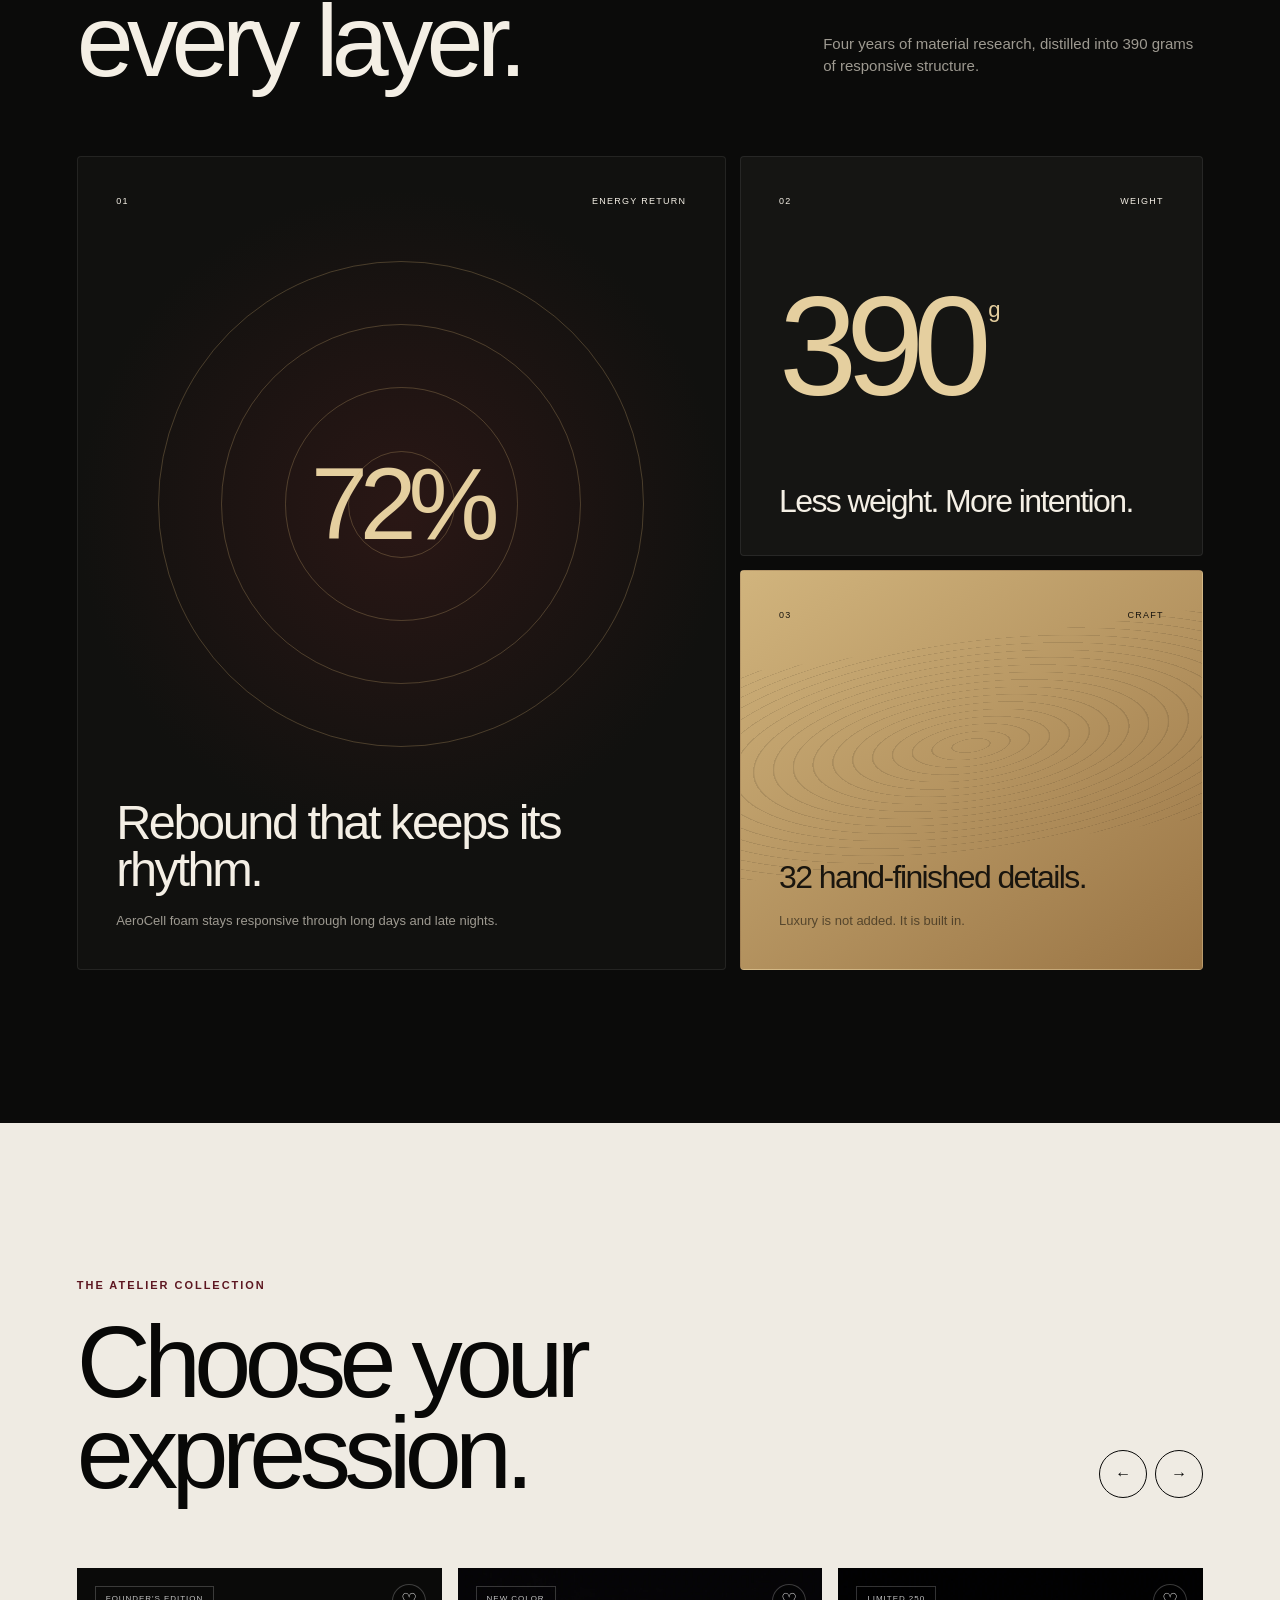
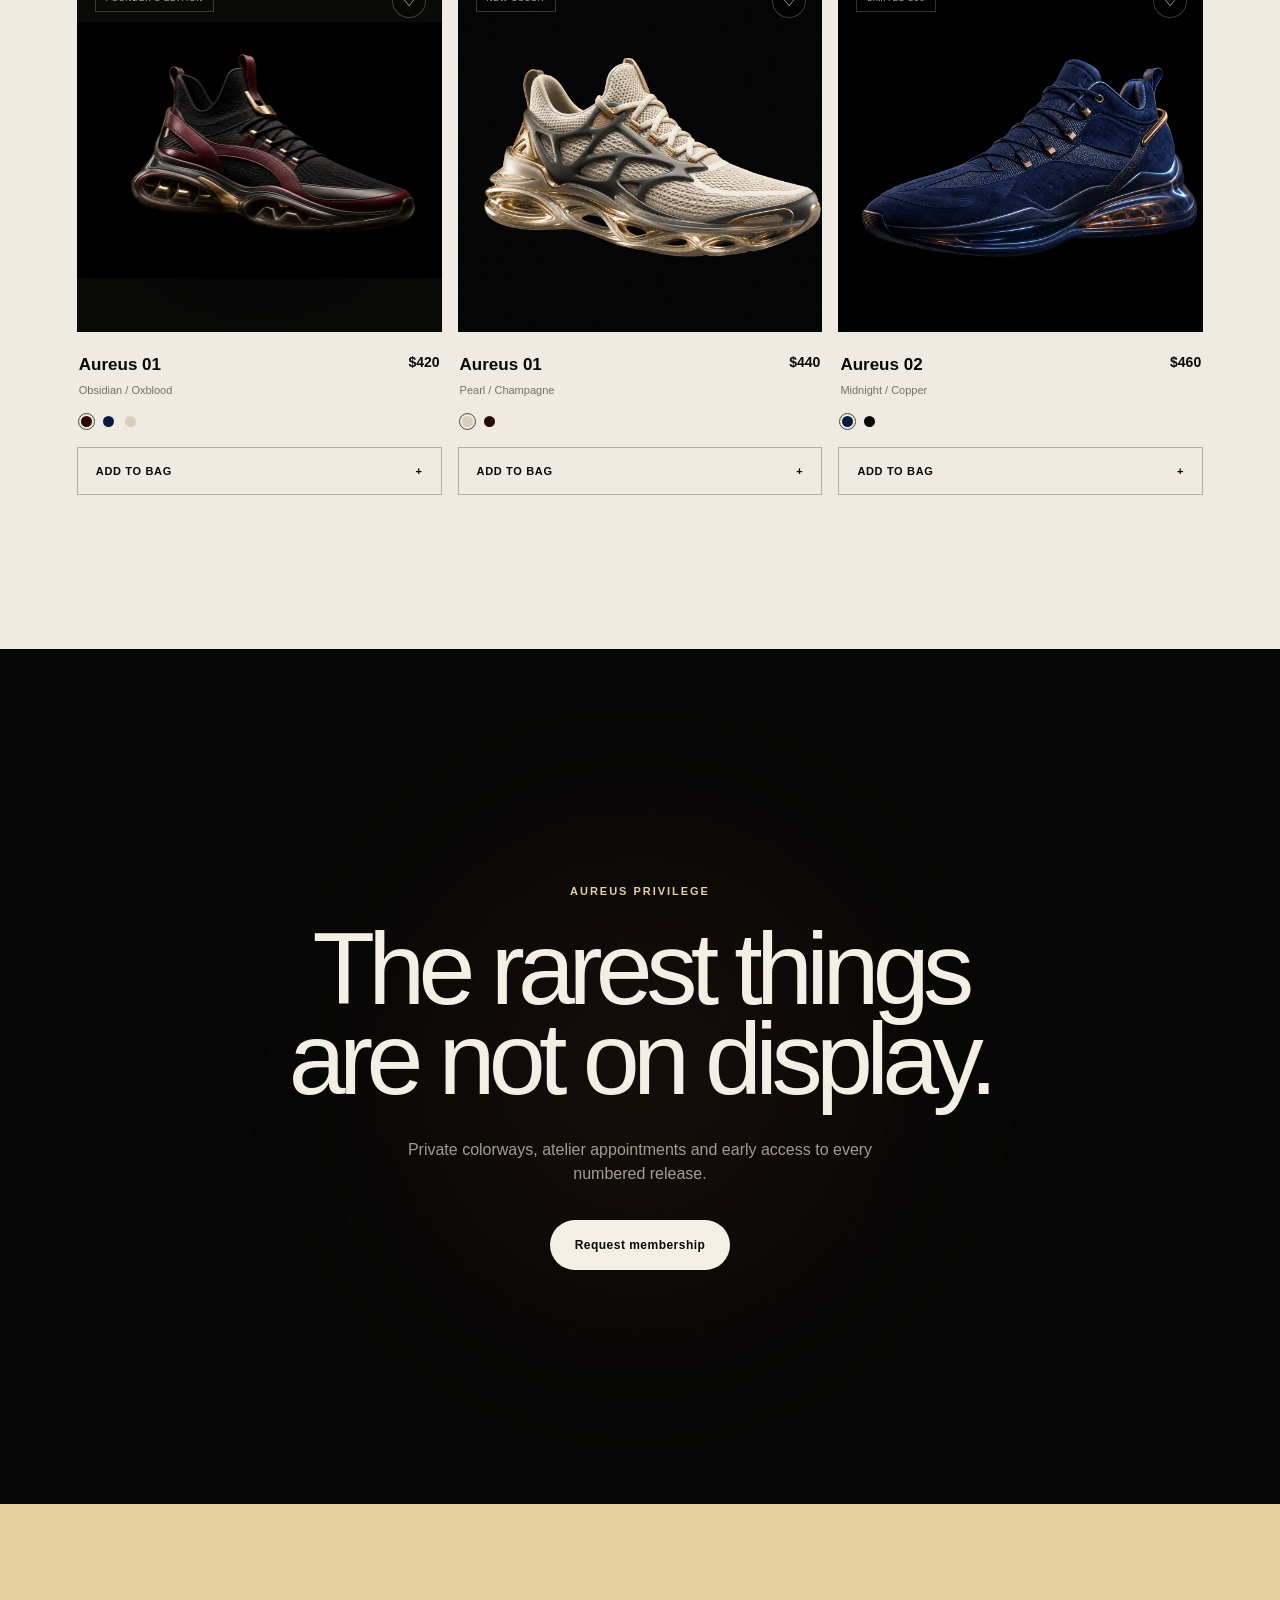
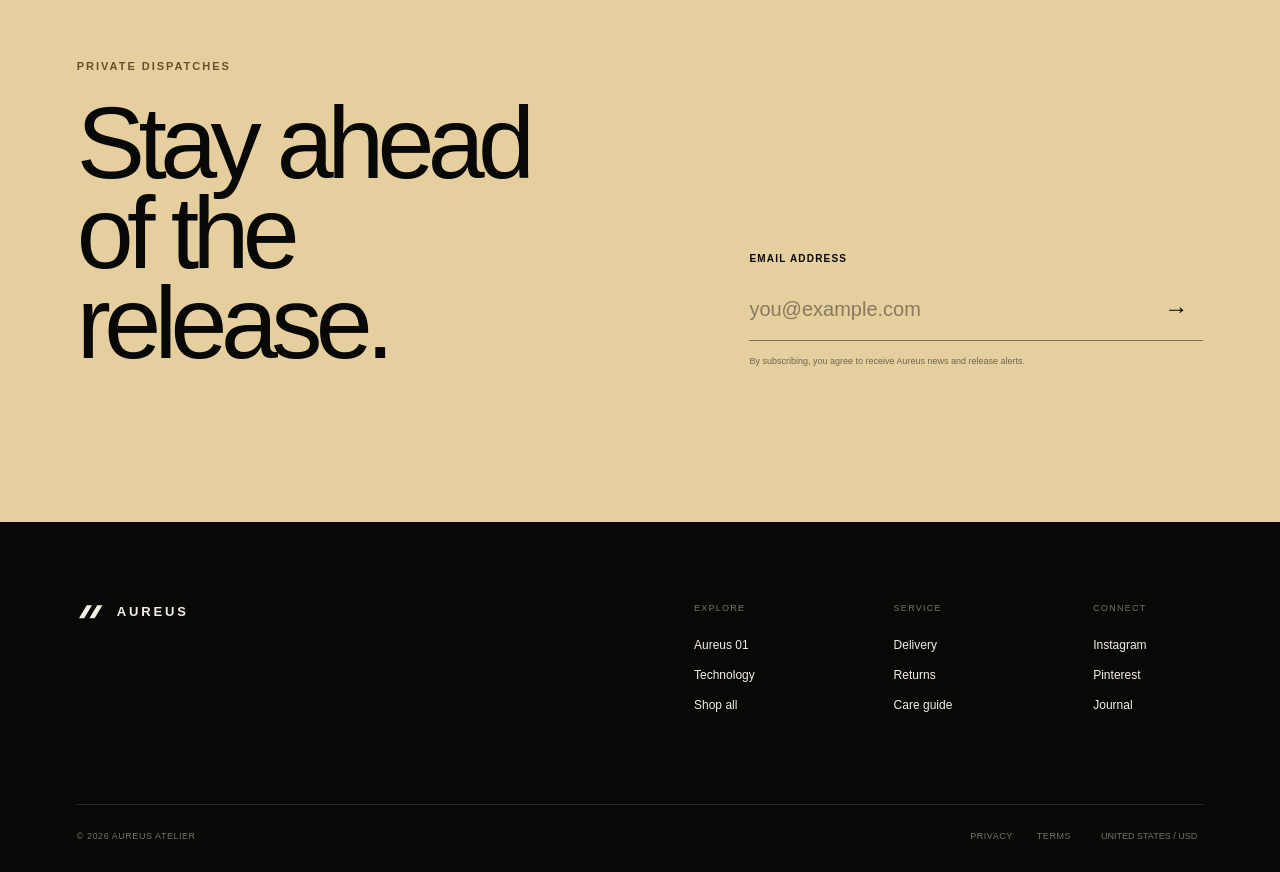
==== commit 62333911: "Update index.html" ====
--- a/index.html
+++ b/index.html
@@ -6,7 +6,7 @@
   <meta name="theme-color" content="#080807">
   <meta name="description" content="Aureus luxury performance footwear. Sculpted for motion, finished like an object of art.">
   <title>Aureus Footwear | Form in Motion</title>
-  <link rel="preload" href="assets/aureus-oxblood.webp" as="image" type="image/webp">
+  <link rel="preload" href="aureus-oxblood.webp" as="image" type="image/webp">
   <link rel="stylesheet" href="styles.css">
 </head>
 <body>
@@ -66,7 +66,7 @@
         <div class="orbit orbit-two" aria-hidden="true"></div>
         <div class="shoe-shadow" aria-hidden="true"></div>
         <a class="hero-product-link" href="product-oxblood.html" aria-label="Explore Aureus 01 Obsidian Oxblood">
-          <img src="assets/aureus-oxblood.webp" alt="Aureus 01 luxury sneaker in obsidian and oxblood" width="1536" height="1024">
+          <img src="aureus-oxblood.webp" alt="Aureus 01 luxury sneaker in obsidian and oxblood" width="1536" height="1024">
         </a>
         <span class="product-pin pin-upper" data-label="AeroWeave upper">+</span>
         <span class="product-pin pin-sole" data-label="AeroCell sole">+</span>
@@ -106,9 +106,9 @@
         <div class="story-visual" id="storyVisual">
           <div class="story-glow" aria-hidden="true"></div>
           <div class="stage-ring" aria-hidden="true"></div>
-          <img class="story-image is-active" src="assets/aureus-oxblood.webp" alt="Obsidian and oxblood Aureus 01 sneaker" data-story-image="0">
-          <img class="story-image" src="assets/aureus-pearl.webp" alt="Pearl and graphite Aureus 01 sneaker" data-story-image="1" loading="lazy">
-          <img class="story-image" src="assets/aureus-midnight.webp" alt="Midnight navy Aureus 01 sneaker" data-story-image="2" loading="lazy">
+          <img class="story-image is-active" src="aureus-oxblood.webp" alt="Obsidian and oxblood Aureus 01 sneaker" data-story-image="0">
+          <img class="story-image" src="aureus-pearl.webp" alt="Pearl and graphite Aureus 01 sneaker" data-story-image="1" loading="lazy">
+          <img class="story-image" src="aureus-midnight.webp" alt="Midnight navy Aureus 01 sneaker" data-story-image="2" loading="lazy">
           <div class="stage-caption">
             <span id="stageNumber">01</span>
             <p id="stageName">Obsidian Oxblood</p>
@@ -207,12 +207,12 @@
       </div>
 
       <div class="product-track">
-        <article class="product-card reveal" data-product="Aureus 01 Oxblood" data-price="420" data-image="assets/aureus-oxblood.webp">
+        <article class="product-card reveal" data-product="Aureus 01 Oxblood" data-price="420" data-image="aureus-oxblood.webp">
           <div class="product-image-wrap">
             <span class="edition-tag">Founder's edition</span>
             <button class="wishlist" aria-label="Add Aureus Oxblood to wishlist">&#9825;</button>
             <a class="product-visual-link" href="product-oxblood.html" aria-label="View Aureus 01 Oxblood">
-              <img src="assets/aureus-oxblood.webp" alt="Aureus 01 Oxblood" loading="lazy">
+              <img src="aureus-oxblood.webp" alt="Aureus 01 Oxblood" loading="lazy">
             </a>
           </div>
           <div class="product-info">
@@ -230,12 +230,12 @@
           <button class="add-button magnetic" data-add>Add to bag <span>+</span></button>
         </article>
 
-        <article class="product-card reveal" data-product="Aureus 01 Pearl" data-price="440" data-image="assets/aureus-pearl.webp">
+        <article class="product-card reveal" data-product="Aureus 01 Pearl" data-price="440" data-image="aureus-pearl.webp">
           <div class="product-image-wrap">
             <span class="edition-tag">New color</span>
             <button class="wishlist" aria-label="Add Aureus Pearl to wishlist">&#9825;</button>
             <a class="product-visual-link" href="product-pearl.html" aria-label="View Aureus 01 Pearl">
-              <img src="assets/aureus-pearl.webp" alt="Aureus 01 Pearl" loading="lazy">
+              <img src="aureus-pearl.webp" alt="Aureus 01 Pearl" loading="lazy">
             </a>
           </div>
           <div class="product-info">
@@ -252,12 +252,12 @@
           <button class="add-button magnetic" data-add>Add to bag <span>+</span></button>
         </article>
 
-        <article class="product-card reveal" data-product="Aureus 02 Midnight" data-price="460" data-image="assets/aureus-midnight.webp">
+        <article class="product-card reveal" data-product="Aureus 02 Midnight" data-price="460" data-image="aureus-midnight.webp">
           <div class="product-image-wrap">
             <span class="edition-tag">Limited 250</span>
             <button class="wishlist" aria-label="Add Aureus Midnight to wishlist">&#9825;</button>
             <a class="product-visual-link" href="product-midnight.html" aria-label="View Aureus 02 Midnight">
-              <img src="assets/aureus-midnight.webp" alt="Aureus 02 Midnight" loading="lazy">
+              <img src="aureus-midnight.webp" alt="Aureus 02 Midnight" loading="lazy">
             </a>
           </div>
           <div class="product-info">
@@ -342,7 +342,7 @@
   <div class="film-modal" aria-hidden="true">
     <button class="film-close round-button" aria-label="Close film">x</button>
     <div class="film-visual">
-      <img src="assets/aureus-oxblood.webp" alt="">
+      <img src="aureus-oxblood.webp" alt="">
       <div class="film-copy"><span>Aureus Atelier presents</span><strong>Form in Motion</strong><p>Campaign film / 00:30</p></div>
     </div>
   </div>
